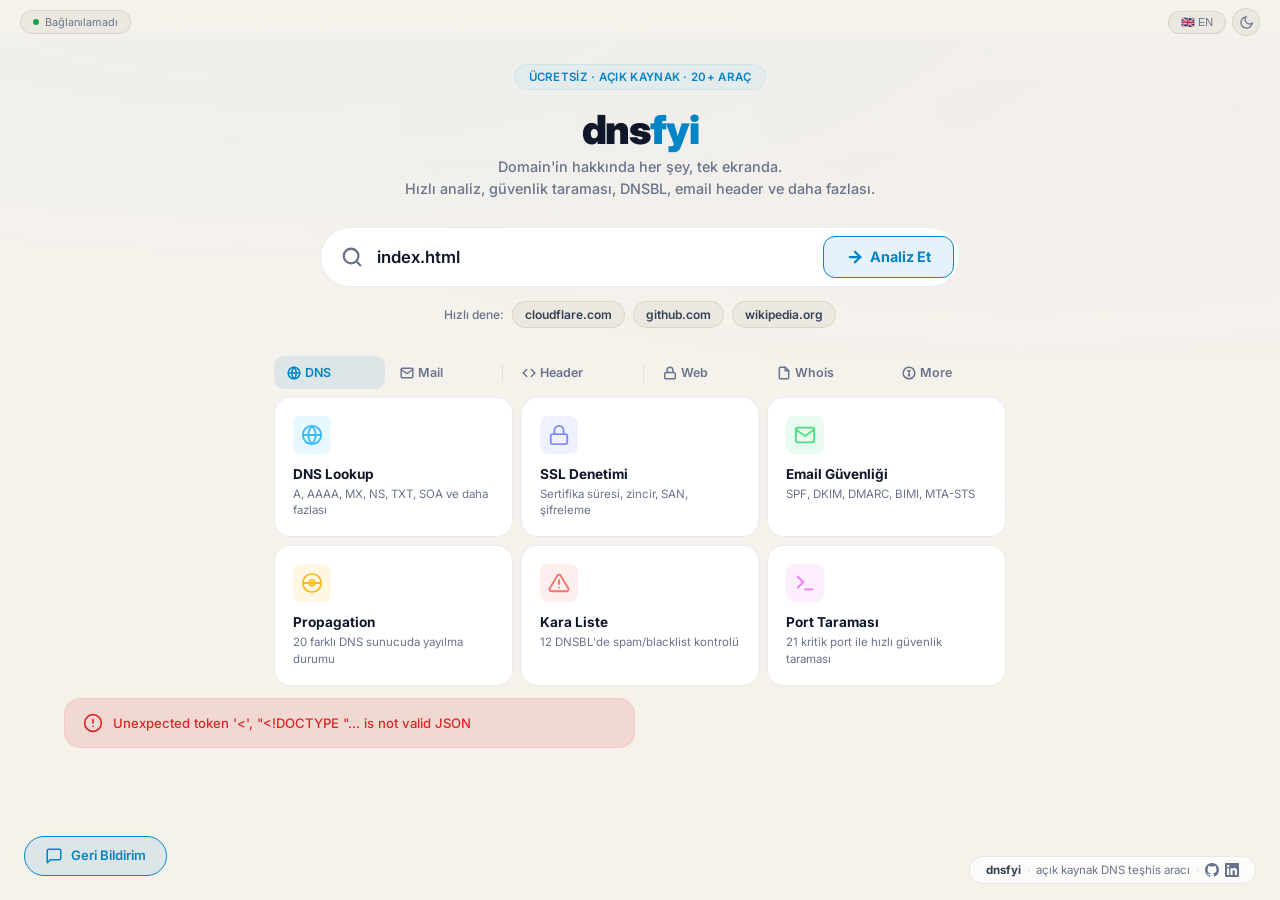
==== index.html @ 12da66c2 "sync: PDF export, SMTP diagnostics, soft fill buttons, favicon - PDF export: html2canvas + jspdf (lo" ====
<!DOCTYPE html>
<html lang="tr">
<head>
<meta charset="UTF-8">
<meta name="viewport" content="width=device-width, initial-scale=1.0">
<title>dnsfyi — Kapsamlı DNS Teşhis Aracı</title>
<meta name="description" content="dnsfyi — Ücretsiz DNS teşhis aracı. DNS, WHOIS, SSL, e‑posta güvenliği, port tarama, DNSBL, typosquatting analizi. 20+ araç, kayıt gerekmez.">
<meta name="keywords" content="DNS sorgulama, domain analizi, WHOIS, SSL kontrol, kara liste, DNSBL, e‑posta güvenliği, SPF, DKIM, DMARC, port tarama, DNS araçları">
<meta name="author" content="Uğur Çivak">
<meta name="robots" content="index, follow">
<meta name="theme-color" content="#0f172a">
<link rel="canonical" href="https://dnsfyi.com/">
<link rel="alternate" hreflang="tr" href="https://dnsfyi.com/">
<link rel="alternate" hreflang="en" href="https://dnsfyi.com/en/">
<link rel="alternate" hreflang="x-default" href="https://dnsfyi.com/">
<meta property="og:title" content="dnsfyi — Kapsamlı DNS Teşhis Aracı">
<meta property="og:description" content="DNS, WHOIS, SSL, e‑posta güvenliği, port tarama, kara liste — hepsi tek skorlu raporda. 20+ araç, ücretsiz.">
<meta property="og:type" content="website">
<meta property="og:url" content="https://dnsfyi.com/">
<meta property="og:site_name" content="dnsfyi">
<meta property="og:locale" content="tr_TR">
<meta name="twitter:card" content="summary_large_image">
<meta name="twitter:title" content="dnsfyi — Kapsamlı DNS Teşhis Aracı">
<meta name="twitter:description" content="DNS, WHOIS, SSL, e‑posta güvenliği, port tarama, kara liste — ücretsiz, kayıt gerekmez.">
<script type="application/ld+json">{"@context":"https://schema.org","@type":"SoftwareApplication","name":"dnsfyi","description":"Ücretsiz DNS teşhis aracı. DNS, WHOIS, SSL, e‑posta güvenliği, port tarama, kara liste, typosquatting — 20+ araç.","applicationCategory":"WebApplication","operatingSystem":"All","offers":{"@type":"Offer","price":"0","priceCurrency":"TRY"},"author":{"@type":"Person","name":"Uğur Çivak","url":"https://github.com/ugurcivak"},"url":"https://dnsfyi.com/","inLanguage":["tr","en"]}</script>
<script>(function(){var t=localStorage.getItem("theme");if(t==="dark")document.documentElement.setAttribute("data-theme","dark")})();</script>
<link rel="preconnect" href="https://fonts.googleapis.com">
<link href="https://fonts.googleapis.com/css2?family=Inter:wght@400;500;600;700;800;900&family=JetBrains+Mono:wght@400;500;600&display=swap" rel="stylesheet">
<link rel="icon" type="image/svg+xml" href="data:image/svg+xml,%3Csvg xmlns='http://www.w3.org/2000/svg' viewBox='0 0 32 32'%3E%3Ccircle cx='16' cy='16' r='14' fill='%230f172a' stroke='%2338bdf8' stroke-width='1.5'/%3E%3Ctext x='16' y='22' font-family='Inter,sans-serif' font-size='18' font-weight='700' fill='%2338bdf8' text-anchor='middle'%3Ei%3C/text%3E%3C/svg%3E">
<link rel="manifest" href="/manifest.json">
<link rel="stylesheet" href="style.css">
<script defer src="/libs/html2canvas.min.js"></script>
<script defer src="/libs/jspdf.umd.min.js"></script>
</head>
<body>

<noscript><div style="text-align:center;padding:40px;color:var(--text-muted);font-family:sans-serif">dnsfyi'in çalışması için JavaScript gereklidir. Lütfen tarayıcınızda JavaScript'i etkinleştirin.</div></noscript>

<canvas id="particles"></canvas>
<div class="bg-glow"></div>

<div class="top-bar">
    <div class="top-bar-left">
    <div class="visitor-ip" id="visitorIp"><span class="ip-dot"></span> IP alınıyor...</div>
    <span class="visitor-ip" id="rate-limit" style="visibility:hidden"></span>
  </div>
  <div class="top-bar-right">
    <button id="langBtn" class="lang-btn" title="English">🇬🇧 EN</button>
    <button id="themeBtn" class="theme-btn" title="Açık Tema">
      <svg class="icon-sun" viewBox="0 0 24 24" fill="none" stroke="currentColor" stroke-width="2" stroke-linecap="round"><circle cx="12" cy="12" r="5"/><line x1="12" y1="1" x2="12" y2="3"/><line x1="12" y1="21" x2="12" y2="23"/><line x1="4.22" y1="4.22" x2="5.64" y2="5.64"/><line x1="18.36" y1="18.36" x2="19.78" y2="19.78"/><line x1="1" y1="12" x2="3" y2="12"/><line x1="21" y1="12" x2="23" y2="12"/><line x1="4.22" y1="19.78" x2="5.64" y2="18.36"/><line x1="18.36" y1="5.64" x2="19.78" y2="4.22"/></svg>
      <svg class="icon-moon" style="display:none" viewBox="0 0 24 24" fill="none" stroke="currentColor" stroke-width="2" stroke-linecap="round"><path d="M21 12.79A9 9 0 1111.21 3 7 7 0 0021 12.79z"/></svg>
    </button>
  </div>
</div>

<!-- Hero -->
<section class="hero" id="hero">
  <div class="hero-badge">Ücretsiz · Açık Kaynak · 20+ Araç</div>
  <div class="hero-brand">
    <div>
      <h1 class="hero-title">dns<span class="fyi">fyi</span></h1>
      <p class="hero-desc">Domain'in hakkında her şey, tek ekranda.<br>Hızlı analiz, güvenlik taraması, DNSBL, email header ve daha fazlası.</p>
    </div>
  </div>

  <div class="hero-search">
    <div class="search-container" id="searchContainer">
      <svg class="search-icon" width="22" height="22" viewBox="0 0 24 24" fill="none" stroke="currentColor" stroke-width="2.5" stroke-linecap="round"><circle cx="11" cy="11" r="8"/><line x1="21" y1="21" x2="16.65" y2="16.65"/></svg>
      <input type="text" id="domain-input" class="hero-input" placeholder="Domain veya IP (örn. google.com)" value="" spellcheck="false">
      <div class="search-actions">
        <button class="btn-analyze" id="analyze-btn">
          <svg width="18" height="18" viewBox="0 0 24 24" fill="none" stroke="currentColor" stroke-width="3" stroke-linecap="round"><line x1="5" y1="12" x2="19" y2="12"/><polyline points="12 5 19 12 12 19"/></svg>
          Analiz Et
        </button>
      </div>
    </div>
    <div class="hero-examples">
      <span>Hızlı dene:</span>
      <button data-domain="cloudflare.com">cloudflare.com</button>
      <button data-domain="github.com">github.com</button>
      <button data-domain="wikipedia.org">wikipedia.org</button>
    </div>
  </div>
  <div class="hero-collapsed-bar" id="heroCollapsed">
    <button class="export-quick-btn" data-action="share" title="Linki Kopyala">
      <svg width="14" height="14" viewBox="0 0 24 24" fill="none" stroke="currentColor" stroke-width="2.5" stroke-linecap="round"><path d="M10 13a5 5 0 007.54.54l3-3a5 5 0 00-7.07-7.07l-1.72 1.71"/><path d="M14 11a5 5 0 00-7.54-.54l-3 3a5 5 0 007.07 7.07l1.71-1.71"/></svg>
    </button>
    <button id="heroFavBtn" class="export-quick-btn" data-action="toggle-fav-domain" title="Favorilere ekle">
      <svg width="14" height="14" viewBox="0 0 24 24" fill="none" stroke="currentColor" stroke-width="2" stroke-linecap="round"><polygon points="12 2 15.09 8.26 22 9.27 17 14.14 18.18 21.02 12 17.77 5.82 21.02 7 14.14 2 9.27 8.91 8.26 12 2"/></svg>
      Favori
    </button>
  </div>
</section>

<!-- Tab Bar -->
<div class="tab-bar">
  <button class="tab-btn active" data-tab="hizli">
    <svg width="15" height="15" viewBox="0 0 24 24" fill="none" stroke="currentColor" stroke-width="2.5" stroke-linecap="round"><circle cx="12" cy="12" r="10"/><path d="M2 12h20M12 2a15.3 15.3 0 014 10 15.3 15.3 0 01-4 10 15.3 15.3 0 01-4-10 15.3 15.3 0 014-10z"/></svg>
    DNS
  </button>
  <button class="tab-btn" data-tab="email-health">
    <svg width="15" height="15" viewBox="0 0 24 24" fill="none" stroke="currentColor" stroke-width="2.5" stroke-linecap="round"><path d="M4 4h16c1.1 0 2 .9 2 2v12c0 1.1-.9 2-2 2H4c-1.1 0-2-.9-2-2V6c0-1.1.9-2 2-2z"/><polyline points="22,6 12,13 2,6"/></svg>
    Mail
  </button>
  <div class="tab-divider"></div>
  <button class="tab-btn" data-tab="email-header">
    <svg width="15" height="15" viewBox="0 0 24 24" fill="none" stroke="currentColor" stroke-width="2.5" stroke-linecap="round"><polyline points="16 18 22 12 16 6"/><polyline points="8 6 2 12 8 18"/></svg>
    Header
  </button>
  <div class="tab-divider"></div>
  <button class="tab-btn" data-tab="web">
    <svg width="15" height="15" viewBox="0 0 24 24" fill="none" stroke="currentColor" stroke-width="2.5" stroke-linecap="round"><rect x="3" y="11" width="18" height="11" rx="2"/><path d="M7 11V7a5 5 0 0110 0v4"/></svg>
    Web
  </button>
  <button class="tab-btn" data-tab="whois">
    <svg width="15" height="15" viewBox="0 0 24 24" fill="none" stroke="currentColor" stroke-width="2.5" stroke-linecap="round"><path d="M14 2H6a2 2 0 00-2 2v16a2 2 0 002 2h12a2 2 0 002-2V8z"/><polyline points="14 2 14 8 20 8"/></svg>
    Whois
  </button>
  <button class="tab-btn" data-tab="fazlasi">
    <svg width="15" height="15" viewBox="0 0 24 24" fill="none" stroke="currentColor" stroke-width="2.5" stroke-linecap="round"><circle cx="12" cy="12" r="10"/><circle cx="12" cy="16" r="1"/><path d="M12 13v-4"/><line x1="10" y1="8" x2="14" y2="8"/></svg>
    More
  </button>
</div>

<!-- Tab Panels -->
<div id="panel-hizli" class="tab-panel active">

<!-- Features Grid -->
<section class="features" id="features">
  <div class="feature-card">
    <div class="feature-icon" style="background:rgba(56,189,248,0.12);color:#38bdf8">
      <svg width="22" height="22" viewBox="0 0 24 24" fill="none" stroke="currentColor" stroke-width="2" stroke-linecap="round"><circle cx="12" cy="12" r="10"/><path d="M2 12h20M12 2a15.3 15.3 0 014 10 15.3 15.3 0 01-4 10 15.3 15.3 0 01-4-10 15.3 15.3 0 014-10z"/></svg>
    </div>
    <h3>DNS Lookup</h3>
    <p>A, AAAA, MX, NS, TXT, SOA ve daha fazlası</p>
  </div>
  <div class="feature-card">
    <div class="feature-icon" style="background:rgba(129,140,248,0.12);color:#818cf8">
      <svg width="22" height="22" viewBox="0 0 24 24" fill="none" stroke="currentColor" stroke-width="2" stroke-linecap="round"><rect x="3" y="11" width="18" height="11" rx="2"/><path d="M7 11V7a5 5 0 0110 0v4"/></svg>
    </div>
    <h3>SSL Denetimi</h3>
    <p>Sertifika süresi, zincir, SAN, şifreleme</p>
  </div>
  <div class="feature-card">
    <div class="feature-icon" style="background:rgba(74,222,128,0.12);color:#4ade80">
      <svg width="22" height="22" viewBox="0 0 24 24" fill="none" stroke="currentColor" stroke-width="2" stroke-linecap="round"><path d="M4 4h16c1.1 0 2 .9 2 2v12c0 1.1-.9 2-2 2H4c-1.1 0-2-.9-2-2V6c0-1.1.9-2 2-2z"/><polyline points="22,6 12,13 2,6"/></svg>
    </div>
    <h3>Email Güvenliği</h3>
    <p>SPF, DKIM, DMARC, BIMI, MTA-STS</p>
  </div>
  <div class="feature-card">
    <div class="feature-icon" style="background:rgba(251,191,36,0.12);color:#fbbf24">
      <svg width="22" height="22" viewBox="0 0 24 24" fill="none" stroke="currentColor" stroke-width="2" stroke-linecap="round"><circle cx="12" cy="12" r="10"/><path d="M2 12h20"/><circle cx="12" cy="12" r="3"/></svg>
    </div>
    <h3>Propagation</h3>
    <p>20 farklı DNS sunucuda yayılma durumu</p>
  </div>
  <div class="feature-card">
    <div class="feature-icon" style="background:rgba(248,113,113,0.12);color:#f87171">
      <svg width="22" height="22" viewBox="0 0 24 24" fill="none" stroke="currentColor" stroke-width="2" stroke-linecap="round"><path d="M10.29 3.86L1.82 18a2 2 0 001.71 3h16.94a2 2 0 001.71-3L13.71 3.86a2 2 0 00-3.42 0z"/><line x1="12" y1="9" x2="12" y2="13"/><line x1="12" y1="17" x2="12.01" y2="17"/></svg>
    </div>
    <h3>Kara Liste</h3>
    <p>12 DNSBL'de spam/blacklist kontrolü</p>
  </div>
  <div class="feature-card">
    <div class="feature-icon" style="background:rgba(232,121,249,0.12);color:#e879f9">
      <svg width="22" height="22" viewBox="0 0 24 24" fill="none" stroke="currentColor" stroke-width="2" stroke-linecap="round"><polyline points="4 17 10 11 4 5"/><line x1="12" y1="19" x2="20" y2="19"/></svg>
    </div>
    <h3>Port Taraması</h3>
    <p>21 kritik port ile hızlı güvenlik taraması</p>
  </div>
</section>

<!-- Loading -->
<div id="loading" class="loading-area" style="display:none">
  <div class="loading-bar">
    <div class="loading-bar-fill" id="loading-bar-fill"></div>
  </div>
  <div class="loading-content">
    <div class="spinner"></div>
    <div>
      <div class="loading-title">dnsfyi analiz ediyor</div>
      <div class="loading-sub" id="loading-status">DNS kayıtları sorgulanıyor</div>
    </div>
  </div>
</div>

<div id="loading-skeleton" class="skeleton-results" style="display:none">
  <div class="skeleton-col">
    <div class="skeleton-card">
      <div class="skeleton-line w60"></div>
      <div class="skeleton-line w80"></div>
      <div class="skeleton-line w40"></div>
    </div>
    <div class="skeleton-card">
      <div class="skeleton-line w80"></div>
      <div class="skeleton-line w100"></div>
      <div class="skeleton-line w60"></div>
      <div class="skeleton-line w40"></div>
    </div>
  </div>
  <div class="skeleton-col">
    <div class="skeleton-card">
      <div class="skeleton-line w40"></div>
      <div class="skeleton-line w100"></div>
      <div class="skeleton-line w80"></div>
    </div>
    <div class="skeleton-card">
      <div class="skeleton-line w60"></div>
      <div class="skeleton-line w80"></div>
      <div class="skeleton-line w40"></div>
    </div>
  </div>
</div>

<!-- Results -->
<div id="results"></div>
</div>

<!-- Panel: Web -->
<div id="panel-web" class="tab-panel">
  <div class="module-card">
    <div class="module-header">
      <div>
        <h3 class="module-title">Web Güvenlik Taraması</h3>
        <p class="module-desc">SSL sertifikası, HTTP başlıkları, security header skoru, port taraması</p>
      </div>
      <button class="btn-analyze" data-module="web">
        <svg width="16" height="16" viewBox="0 0 24 24" fill="none" stroke="currentColor" stroke-width="3" stroke-linecap="round"><line x1="5" y1="12" x2="19" y2="12"/><polyline points="12 5 19 12 12 19"/></svg>
        Analiz Et
      </button>
    </div>
    <div id="loading-web" class="loading-area" style="display:none">
      <div class="loading-bar"><div class="loading-bar-fill"></div></div>
      <div class="loading-content"><div class="spinner"></div><div><div class="loading-title">Web güvenlik taraması yapılıyor</div></div></div>
    </div>
    <div id="results-web"></div>
  </div>
</div>

<!-- Panel: Whois -->
<div id="panel-whois" class="tab-panel">
  <div class="module-card">
    <div class="module-header">
      <div>
        <h3 class="module-title">WHOIS Bilgisi</h3>
        <p class="module-desc">Domain kayıt ve sahiplik bilgileri</p>
      </div>
      <button class="btn-analyze" data-module="whois">
        <svg width="16" height="16" viewBox="0 0 24 24" fill="none" stroke="currentColor" stroke-width="3" stroke-linecap="round"><line x1="5" y1="12" x2="19" y2="12"/><polyline points="12 5 19 12 12 19"/></svg>
        Sorgula
      </button>
    </div>
    <div id="loading-whois" class="loading-area" style="display:none">
      <div class="loading-bar"><div class="loading-bar-fill"></div></div>
      <div class="loading-content"><div class="spinner"></div><div><div class="loading-title">WHOIS sorgulanıyor</div></div></div>
    </div>
    <div id="results-whois"></div>
  </div>
</div>

<!-- Panel: Port Kontrol -->
<div id="panel-port-scan" class="tab-panel">
  <div class="module-card">
    <div style="padding:16px">
      <div style="display:flex;gap:8px;margin-bottom:10px">
        <input type="number" id="port-port-input" placeholder="Port (örn. 3389)" min="1" max="65535" style="flex:1;padding:10px 14px;background:var(--bg-elevated);border:1px solid var(--border);border-radius:var(--radius-md);color:var(--text);font-size:0.85rem;font-family:inherit;outline:none">
        <button id="port-scan-btn-custom" class="btn-analyze" style="padding:10px 20px;font-size:0.85rem;flex-shrink:0">Tara</button>
        <button id="port-scan-btn-reset" style="padding:10px 16px;font-size:0.8rem;flex-shrink:0;background:transparent;border:1px solid var(--border);border-radius:var(--radius-md);color:var(--text-muted);cursor:pointer;font-family:inherit">Sıfırla</button>
      </div>
      <div style="font-size:0.72rem;color:var(--text-muted);margin-bottom:8px">Port boş bırakılırsa 21 yaygın port taranır</div>
    </div>
    <div id="loading-port-scan" class="loading-area" style="display:none">
      <div class="loading-bar"><div class="loading-bar-fill"></div></div>
      <div class="loading-content"><div class="spinner"></div><div><div class="loading-title">Port taraması yapılıyor</div></div></div>
    </div>
    <div id="results-port-scan"></div>
  </div>
</div>

<!-- Panel: Ters IP -->
<div id="panel-reverse-ip" class="tab-panel">
  <div class="module-card">
    <div class="module-header">
      <div>
        <h3 class="module-title">IP Sorgusu</h3>
        <p class="module-desc">Bir IP adresi veya domain üzerinde barınan siteleri bulun</p>
      </div>
    </div>
    <div style="padding:16px">
      <div class="reverse-ip-input">
        <input type="text" id="reverse-ip-input" placeholder="IP veya domain girin (örn. 142.250.150.27)">
        <button class="btn-analyze" id="btn-reverse-ip">
          <svg width="16" height="16" viewBox="0 0 24 24" fill="none" stroke="currentColor" stroke-width="3" stroke-linecap="round"><line x1="5" y1="12" x2="19" y2="12"/><polyline points="12 5 19 12 12 19"/></svg>
          Sorgula
        </button>
      </div>
    </div>
    <div id="loading-reverse-ip" class="loading-area" style="display:none">
      <div class="loading-bar"><div class="loading-bar-fill"></div></div>
      <div class="loading-content"><div class="spinner"></div><div><div class="loading-title">IP sorgulanıyor</div></div></div>
    </div>
    <div id="results-reverse-ip"></div>
  </div>
</div>

<!-- Panel: Email Header -->
<div id="panel-email-header" class="tab-panel">
  <div class="module-card">
    <div class="module-header">
      <div>
        <h3 class="module-title">Mail Başlık Analizi</h3>
        <p class="module-desc">Bir e-postanın ham header'ını yapıştırın, güvenlik ve yönlendirme bilgilerini görün</p>
      </div>
    </div>
    <div style="padding:16px">
      <textarea id="email-headers-input" class="email-headers-input" placeholder="Ham email header'larını buraya yapıştırın...
Received: from ...
Authentication-Results: ...
DKIM-Signature: ...
From: ...
To: ...
Subject: ..." spellcheck="false"></textarea>
      <button id="btn-analyze-email" class="btn-analyze" style="margin-top:12px;width:100%;justify-content:center">
        <svg width="16" height="16" viewBox="0 0 24 24" fill="none" stroke="currentColor" stroke-width="3" stroke-linecap="round"><line x1="5" y1="12" x2="19" y2="12"/><polyline points="12 5 19 12 12 19"/></svg>
        Analiz Et
      </button>
    </div>
    <div class="eh-examples">
      <span style="font-size:0.68rem;color:var(--text-muted);align-self:center">Örnek:</span>
      <button class="eh-example-btn" data-example="legit">Legit Email</button>
      <button class="eh-example-btn" data-example="spam">Phishing Email</button>
    </div>
    <div id="results-email-header"></div>
  </div>
</div>

<!-- Panel: Email Health -->
<div id="panel-email-health" class="tab-panel">
  <div class="module-card">
    <div class="module-header">
      <div>
        <h3 class="module-title">Mail Sağlığı</h3>
        <p class="module-desc">MX, SPF, DKIM, DMARC, Port 25 ve PTR durumu</p>
      </div>
      <button class="btn-analyze" data-module="email-health">
        <svg width="16" height="16" viewBox="0 0 24 24" fill="none" stroke="currentColor" stroke-width="3" stroke-linecap="round"><line x1="5" y1="12" x2="19" y2="12"/><polyline points="12 5 19 12 12 19"/></svg>
        Analiz Et
      </button>
    </div>
    <div id="loading-email-health" class="loading-area" style="display:none">
      <div class="loading-bar"><div class="loading-bar-fill"></div></div>
      <div class="loading-content"><div class="spinner"></div><div><div class="loading-title">Mail sağlık kontrolü yapılıyor</div></div></div>
    </div>
    <div id="results-email-health"></div>
  </div>
</div>

<!-- Panel: Fazlası -->
<div id="panel-fazlasi" class="tab-panel">
  <div style="max-width:900px;margin:0 auto;padding:16px 24px">
    <div style="display:grid;grid-template-columns:1fr 1fr;gap:10px">
      <div class="feature-card" data-tool="port-scan" style="cursor:pointer;text-align:center;padding:24px">
        <div class="feature-icon" style="background:rgba(56,189,248,0.12);color:#38bdf8;margin:0 auto 12px">
          <svg width="28" height="28" viewBox="0 0 24 24" fill="none" stroke="currentColor" stroke-width="2" stroke-linecap="round"><polyline points="4 17 10 11 4 5"/><line x1="12" y1="19" x2="20" y2="19"/></svg>
        </div>
        <h3>Port Tarama</h3>
        <p style="font-size:0.72rem;color:var(--text-muted);margin-top:4px">21 yaygın portu tara + manuel port</p>
      </div>
      <div class="feature-card" data-tool="reverse-ip" style="cursor:pointer;text-align:center;padding:24px">
        <div class="feature-icon" style="background:rgba(129,140,248,0.12);color:#818cf8;margin:0 auto 12px">
          <svg width="28" height="28" viewBox="0 0 24 24" fill="none" stroke="currentColor" stroke-width="2" stroke-linecap="round"><circle cx="12" cy="12" r="10"/><path d="M2 12h20"/><path d="M12 2a15.3 15.3 0 014 10 15.3 15.3 0 01-4 10 15.3 15.3 0 01-4-10 15.3 15.3 0 014-10z"/></svg>
        </div>
        <h3>IP Sorgu</h3>
        <p style="font-size:0.72rem;color:var(--text-muted);margin-top:4px">IP üzerinde barınan domainler</p>
      </div>
      <div class="feature-card" data-tool="propagation" style="cursor:pointer;text-align:center;padding:24px">
        <div class="feature-icon" style="background:rgba(251,191,36,0.12);color:#fbbf24;margin:0 auto 12px">
          <svg width="28" height="28" viewBox="0 0 24 24" fill="none" stroke="currentColor" stroke-width="2" stroke-linecap="round"><circle cx="12" cy="12" r="10"/><path d="M2 12h20"/><circle cx="12" cy="12" r="3"/></svg>
        </div>
        <h3>DNS Propagation</h3>
        <p style="font-size:0.72rem;color:var(--text-muted);margin-top:4px">22 DNS sunucusunda yayılım</p>
      </div>
      <div class="feature-card" data-tool="blacklist" style="cursor:pointer;text-align:center;padding:24px">
        <div class="feature-icon" style="background:rgba(248,113,113,0.12);color:#f87171;margin:0 auto 12px">
          <svg width="28" height="28" viewBox="0 0 24 24" fill="none" stroke="currentColor" stroke-width="2" stroke-linecap="round"><path d="M12 22s8-4 8-10V5l-8-3-8 3v7c0 6 8 10 8 10z"/></svg>
        </div>
        <h3>Kara Liste</h3>
        <p style="font-size:0.72rem;color:var(--text-muted);margin-top:4px">30 DNSBL'de kara liste sorgusu</p>
      </div>
    </div>
    <div style="border-top:1px solid var(--border);margin:16px 0 8px"></div>
    <div id="results-propagation"></div>
  </div>
</div>

<!-- Breadcrumb -->
<div class="breadcrumb" id="breadcrumb"></div>

<!-- Favorites Modal -->
<div id="toast" class="toast"></div>

<footer>
  <div class="footer-inner">
    <span>dnsfyi</span>
    <span class="footer-sep">·</span>
    <span>açık kaynak DNS teşhis aracı</span>
    <span class="footer-sep">·</span>
    <a href="https://github.com/ugurcivak/dnsfyi" target="_blank" title="GitHub">
      <svg width="14" height="14" viewBox="0 0 24 24" fill="currentColor"><path d="M12 0C5.37 0 0 5.37 0 12c0 5.31 3.435 9.795 8.205 11.385.6.105.825-.255.825-.57 0-.285-.015-1.23-.015-2.235-3.015.555-3.795-.735-4.035-1.41-.135-.345-.72-1.41-1.23-1.695-.42-.225-1.02-.78-.015-.795.945-.015 1.62.87 1.845 1.23 1.08 1.815 2.805 1.305 3.495.99.105-.78.42-1.305.765-1.605-2.67-.3-5.46-1.335-5.46-5.925 0-1.305.465-2.385 1.23-3.225-.12-.3-.54-1.53.12-3.18 0 0 1.005-.315 3.3 1.23.96-.27 1.98-.405 3-.405s2.04.135 3 .405c2.295-1.56 3.3-1.23 3.3-1.23.66 1.65.24 2.88.12 3.18.765.84 1.23 1.905 1.23 3.225 0 4.605-2.805 5.625-5.475 5.925.435.375.81 1.095.81 2.22 0 1.605-.015 2.895-.015 3.3 0 .315.225.69.825.57A12.02 12.02 0 0024 12c0-6.63-5.37-12-12-12z"/></svg>
    </a>
    <a href="https://www.linkedin.com/in/ugurcivak/" target="_blank" title="LinkedIn">
      <svg width="14" height="14" viewBox="0 0 24 24" fill="currentColor"><path d="M20.447 20.452h-3.554v-5.569c0-1.328-.027-3.037-1.852-3.037-1.853 0-2.136 1.445-2.136 2.939v5.667H9.351V9h3.414v1.561h.046c.477-.9 1.637-1.85 3.37-1.85 3.601 0 4.267 2.37 4.267 5.455v6.286zM5.337 7.433c-1.144 0-2.063-.926-2.063-2.065 0-1.138.92-2.063 2.063-2.063 1.14 0 2.064.925 2.064 2.063 0 1.139-.925 2.065-2.064 2.065zm1.782 13.019H3.555V9h3.564v11.452zM22.225 0H1.771C.792 0 0 .774 0 1.729v20.542C0 23.227.792 24 1.771 24h20.451C23.2 24 24 23.227 24 22.271V1.729C24 .774 23.2 0 22.222 0h.003z"/></svg>
    </a>
  </div>
</footer>

<button id="scrollTopBtn" class="scroll-top-btn" title="Yukarı Çık">
  <svg width="20" height="20" viewBox="0 0 24 24" fill="none" stroke="currentColor" stroke-width="2.5" stroke-linecap="round"><polyline points="18 15 12 9 6 15"/></svg>
</button>
<script src="script.js"></script>
<a class="feedback-btn" href="mailto:feedback@dnsfyi.com" title="Geri Bildirim">
  <svg width="18" height="18" viewBox="0 0 24 24" fill="none" stroke="currentColor" stroke-width="2" stroke-linecap="round" stroke-linejoin="round">
    <path d="M21 15a2 2 0 01-2 2H7l-4 4V5a2 2 0 012-2h14a2 2 0 012 2z"/>
  </svg>
  <span>Geri Bildirim</span>
</a>
</body>
</html>
---- style.css ----
*,
*::before,
*::after { margin: 0; padding: 0; box-sizing: border-box; }

:root {
  --bg-primary: #f5f2ec;
  --bg-card: #ffffff;
  --bg-elevated: #ece8e0;
  --border: rgba(0, 0, 0, 0.08);
  --border-strong: rgba(2, 132, 199, 0.3);
  --text: #0f172a;
  --text-secondary: #334155;
  --text-muted: #68748c;
  --accent: #0284c7;
  --accent2: #6366f1;
  --accent-gradient: linear-gradient(135deg, #0284c7, #6366f1);
  --accent-glow: rgba(2, 132, 199, 0.1);
  --green: #16a34a;
  --green-bg: rgba(22, 163, 74, 0.12);
  --red: #dc2626;
  --red-bg: rgba(220, 38, 38, 0.12);
  --yellow: #d97706;
  --yellow-bg: rgba(217, 119, 6, 0.12);
  --radius-sm: 8px;
  --radius-md: 12px;
  --radius-lg: 16px;
  --radius-xl: 20px;
  --radius-pill: 99px;
  --anim-fast: 0.15s ease;
  --anim-normal: 0.2s cubic-bezier(0.4, 0, 0.2, 1);
  --anim-slow: 0.35s ease;
}

[data-theme="dark"] {
  --bg-primary: #060a18;
  --bg-card: #11163a;
  --bg-elevated: #181f45;
  --border: rgba(56, 189, 248, 0.07);
  --border-strong: rgba(56, 189, 248, 0.18);
  --text: #eef2ff;
  --text-secondary: #94a3b8;
  --text-muted: #4a5a7a;
  --accent: #38bdf8;
  --accent2: #818cf8;
  --accent-gradient: linear-gradient(135deg, #38bdf8, #818cf8);
  --accent-glow: rgba(56, 189, 248, 0.12);
  --green: #4ade80;
  --green-bg: rgba(74, 222, 128, 0.1);
  --red: #f87171;
  --red-bg: rgba(248, 113, 113, 0.1);
  --yellow: #fbbf24;
  --yellow-bg: rgba(251, 191, 36, 0.1);
}

html { font-size: 16px; scroll-behavior: smooth; }

:focus-visible { outline: 2px solid var(--accent); outline-offset: 2px; }

body {
  font-family: "Inter", -apple-system, BlinkMacSystemFont, "Segoe UI", sans-serif;
  background: var(--bg-primary);
  color: var(--text);
  min-height: 100vh;
  overflow-x: hidden;
  -webkit-font-smoothing: antialiased;
  transition: background-color 0.35s ease, color 0.35s ease;
}

.card-transition {
  transition: background-color 0.35s ease, border-color 0.35s ease, color 0.35s ease;
}

/* ── Background ── */
#particles {
  position: fixed; inset: 0; z-index: 0; pointer-events: none;
  opacity: .15;
}
[data-theme="dark"] #particles { opacity: .4; }

.bg-glow {
  position: fixed; top: -30%; left: -10%; width: 120%; height: 70%;
  background: radial-gradient(ellipse at 25% 40%, rgba(2,132,199,0.03) 0%, transparent 55%),
              radial-gradient(ellipse at 75% 60%, rgba(99,102,241,0.02) 0%, transparent 55%);
  pointer-events: none; z-index: 0;
}
[data-theme="dark"] .bg-glow {
  background: radial-gradient(ellipse at 25% 40%, rgba(56,189,248,0.05) 0%, transparent 55%),
              radial-gradient(ellipse at 75% 60%, rgba(129,140,248,0.03) 0%, transparent 55%);
}

/* ── Top Bar ── */
.top-bar {
  position: fixed; top: 0; left: 0; right: 0; z-index: 100;
  display: flex; justify-content: space-between; align-items: center;
  padding: 8px 20px;
  background: linear-gradient(180deg, var(--bg-primary) 60%, transparent);
  pointer-events: none;
}
.top-bar > * { pointer-events: auto; }
.top-bar-left { display: flex; align-items: center; gap: 6px; }
.top-bar-right { display: flex; align-items: center; gap: 6px; }

.visitor-ip {
  display: flex; align-items: center; gap: 6px;
  font-size: 0.68rem; color: var(--text-muted);
  background: var(--bg-elevated); border-radius: 20px;
  padding: 4px 12px; border: 1px solid var(--border);
}
.ip-dot { width: 6px; height: 6px; border-radius: 50%; background: var(--green); display: inline-block; }

.lang-btn, .theme-btn {
  display: flex; align-items: center; gap: 4px;
  background: var(--bg-elevated); border: 1px solid var(--border);
  color: var(--text-muted); border-radius: 20px; padding: 4px 12px;
  font-size: 0.68rem; cursor: pointer; transition: all .15s;
}
.lang-btn:hover, .theme-btn:hover { border-color: var(--border-strong); color: var(--text); }
.theme-btn { padding: 4px; width: 28px; height: 28px; border-radius: 50%; justify-content: center; }
.theme-btn svg { width: 15px; height: 15px; }

/* ── Hero ── */
.hero {
  position: relative; z-index: 1;
  max-width: 780px; margin: 0 auto;
  padding: 64px 24px 24px;
  text-align: center;
  transition: padding .3s, opacity .3s;
}
.hero.collapsed { padding: 24px 0 4px; max-width: none; }
.hero.collapsed .hero-badge,
.hero.collapsed .hero-brand,
.hero.collapsed .features,
.hero.collapsed .hero-search .hero-examples { display: none; }
.hero.collapsed .hero-search .search-container { display: flex; }
.hero.collapsed .hero-search { margin-top: 0; }
.hero-collapsed-bar { display: none; align-items: center; justify-content: center; gap: 30px; padding: 8px 24px 4px; }
.hero.collapsed .hero-collapsed-bar { display: flex; }
.new-search-btn {
  display: inline-flex; align-items: center; gap: 5px;
  padding: 6px 14px; border: 1px solid var(--border); border-radius: 30px;
  background: var(--bg-elevated); color: var(--text-secondary);
  font-size: .78rem; font-weight: 600; font-family: inherit; cursor: pointer;
  transition: all .2s;
}
.new-search-btn:hover { border-color: var(--accent); color: var(--accent); background: rgba(56,189,248,.06); }

.hero-badge {
  display: inline-flex; align-items: center; gap: 6px;
  padding: 5px 14px; border-radius: 99px;
  background: rgba(56,189,248,0.06); border: 1px solid rgba(56,189,248,0.12);
  color: var(--accent); font-size: 0.72rem; font-weight: 600;
  letter-spacing: .3px; text-transform: uppercase;
  margin-bottom: 20px;
}

.hero-brand { display: flex; align-items: center; justify-content: center; margin-bottom: 28px; }

.hero-title {
  font-size: 2.5rem; font-weight: 900; letter-spacing: -1.2px; line-height: 1; color: var(--text);
}
.hero-title .fyi { color: var(--accent); }

.hero-desc {
  margin-top: 6px; font-size: 0.9rem; color: var(--text-muted); line-height: 1.5; font-weight: 500;
}

/* ── Search ── */
.hero-search { margin-top: 4px; }

.search-container {
  display: flex; align-items: center; gap: 0;
  background: var(--bg-card); border: 1.5px solid var(--border);
  border-radius: 60px; padding: 5px 5px 5px 20px;
  transition: all 0.3s cubic-bezier(0.4, 0, 0.2, 1);
  max-width: 640px; margin: 0 auto;
}
.search-container:focus-within {
  border-color: var(--accent); box-shadow: 0 0 0 4px var(--accent-glow), 0 8px 32px rgba(56,189,248,0.08);
  background: var(--bg-elevated);
}

.search-icon { color: var(--text-muted); flex-shrink: 0; }

.hero-input {
  flex: 1; padding: 14px 14px; border: none; background: transparent;
  color: var(--text); font-size: 1.05rem; font-weight: 600; font-family: inherit;
  outline: none; min-width: 0;
}
.hero-input::placeholder { color: var(--text-muted); font-weight: 500; }

.search-actions { display: flex; align-items: center; gap: 4px; flex-shrink: 0; }


.btn-analyze {
  display: inline-flex; align-items: center; gap: 6px;
  padding: 11px 22px; border: 1px solid var(--accent); border-radius: var(--radius-md);
  background: var(--accent-glow); color: var(--accent);
  font-size: 0.9rem; font-weight: 700; font-family: inherit; cursor: pointer; line-height: 1;
  transition: background .2s, transform .2s;
}
.btn-analyze:hover { background: rgba(56,189,248,0.18); transform: translateY(-1px); }
[data-theme="dark"] .btn-analyze:hover { background: rgba(56,189,248,0.2); }
.btn-analyze:active { transform: translateY(0); }
.btn-analyze:disabled { opacity: .5; cursor: not-allowed; transform: none; }

/* ── Examples ── */
.hero-examples {
  display: flex; align-items: center; justify-content: center; gap: 8px;
  margin-top: 14px; flex-wrap: wrap;
}
.hero-examples span { font-size: 0.75rem; color: var(--text-muted); font-weight: 500; }
.hero-examples button {
  padding: 5px 12px; border-radius: 20px; border: 1px solid var(--border);
  background: var(--bg-elevated); color: var(--text-secondary);
  font-size: 0.75rem; font-weight: 600; font-family: inherit; cursor: pointer;
  transition: all 0.2s;
}
.hero-examples button:hover { border-color: var(--accent); color: var(--accent); background: rgba(56,189,248,0.06); }


/* ── Features Grid ── */
.features {
  position: relative; z-index: 1;
  display: grid; grid-template-columns: repeat(auto-fill, minmax(200px, 1fr));
  gap: 8px; max-width: 780px; margin: 8px auto 0; padding: 0 24px;
}

.feature-card {
  padding: 18px; border-radius: var(--radius-lg);
  background: var(--bg-card); border: 1px solid var(--border);
  text-align: left; transition: all 0.25s ease;
}
.health-stat, .badge, .module-card, .loading-bar, .eh-card, .score-item, .score-info-card {
  transition: background-color 0.35s ease, border-color 0.35s ease, color 0.35s ease, box-shadow 0.35s ease;
}
.feature-card:hover { border-color: var(--border-strong); transform: translateY(-2px); box-shadow: 0 4px 16px rgba(0,0,0,0.08); }
[data-theme="dark"] .feature-card:hover { box-shadow: 0 8px 24px rgba(0,0,0,.2); }

.feature-icon {
  display: inline-flex; align-items: center; justify-content: center;
  width: 38px; height: 38px; border-radius: var(--radius-sm); margin-bottom: 12px;
}

.feature-card h3 { font-size: 0.85rem; font-weight: 700; margin-bottom: 4px; }
.feature-card p { font-size: 0.72rem; color: var(--text-muted); line-height: 1.4; }

/* ── Pill Tab Bar ── */
.tab-bar {
  position: relative; z-index: 1;
  display: flex; gap: 2px; justify-content: center; flex-wrap: nowrap;
  max-width: 780px; margin: 4px auto 0; padding: 0 24px;
  overflow-x: auto; -webkit-overflow-scrolling: touch;
}
.tab-bar::-webkit-scrollbar { display: none; }
.tab-btn {
  display: inline-flex; align-items: center; gap: 4px;
  padding: 8px 12px; border: 1px solid transparent; border-radius: 10px;
  background: transparent; color: var(--text-muted);
  font-size: 0.78rem; font-weight: 600; font-family: inherit;
  cursor: pointer; transition: all 0.2s; white-space: nowrap;
  flex: 1 1 auto; min-width: 0;
}
.tab-btn:hover { color: var(--text-secondary); background: rgba(0,0,0,0.03); }
[data-theme="dark"] .tab-btn:hover { background: rgba(255,255,255,0.02); }
.tab-btn.active { color: var(--accent); background: var(--accent-glow); border-color: transparent; }
.tab-btn svg { flex-shrink: 0; width: 14px; height: 14px; }
.tab-divider { width: 1px; height: 18px; background: var(--border); align-self: center; margin: 0 4px; flex-shrink: 0; }

.tab-panel { display: none; position: relative; z-index: 1; }
.tab-panel.active { display: block; animation: fade-up 0.35s ease; }

/* ── Loading ── */
.loading-area {
  position: relative; z-index: 1;
  max-width: 780px; margin: 16px auto; padding: 0 24px;
}
.loading-bar { height: 3px; background: var(--bg-elevated); border-radius: 99px; overflow: hidden; margin-bottom: 14px; }
.loading-bar-fill { height: 100%; background: var(--accent-gradient); border-radius: 99px; transition: width var(--anim-slow); width: 0%; }
.loading-content { display: flex; align-items: center; gap: 14px; }
.spinner { width: 24px; height: 24px; border: 2.5px solid var(--border); border-top-color: var(--accent); border-radius: 50%; animation: spin .7s linear infinite; flex-shrink: 0; }
@keyframes spin { to { transform: rotate(360deg); } }
.loading-title { font-size: 0.88rem; font-weight: 600; }
.loading-sub { font-size: 0.78rem; color: var(--text-muted); margin-top: 2px; }

/* ── Skeleton Loader ── */
.skeleton-results {
  position: relative; z-index: 1;
  display: grid; grid-template-columns: 1fr 1fr; gap: 10px;
  max-width: 1200px; margin: 12px auto; padding: 0 24px;
}
.skeleton-col { display: flex; flex-direction: column; gap: 10px; }
.skeleton-card {
  background: var(--bg-card); border: 1px solid var(--border);
  border-radius: var(--radius-lg); padding: 16px;
}
.skeleton-line { height: 12px; background: var(--bg-elevated); border-radius: 4px; margin-bottom: 8px; }
.skeleton-line:last-child { margin-bottom: 0; }
.skeleton-line.w60 { width: 60%; }
.skeleton-line.w80 { width: 80%; }
.skeleton-line.w40 { width: 40%; }
.skeleton-line.w100 { width: 100%; }
@keyframes skeleton-pulse {
  0%, 100% { opacity: 1; }
  50% { opacity: 0.35; }
}
.skeleton-card { animation: skeleton-pulse 1.6s ease-in-out infinite; }
.skeleton-card:nth-child(2) { animation-delay: 0.2s; }
.skeleton-card:nth-child(3) { animation-delay: 0.4s; }
.skeleton-card:nth-child(4) { animation-delay: 0.6s; }
.skeleton-bar { animation: skeleton-pulse 1.6s ease-in-out infinite; background: var(--bg-elevated); }
@keyframes ring-pulse {
  0%, 100% { opacity: 1; transform: scale(1); }
  50% { opacity: 0.3; transform: scale(0.85); }
}
.pulsing-ring { animation: ring-pulse 1.2s ease-in-out infinite; }

@media (max-width: 800px) {
  .skeleton-results { grid-template-columns: 1fr; }
}

/* ── Results Dashboard Grid ── */
#results {
  position: relative; z-index: 1;
  padding: 12px 24px 24px;
  animation: fade-up 0.35s ease;
  display: grid;
  grid-template-columns: 1fr 1fr;
  gap: 10px;
  max-width: 1200px; margin: 0 auto;
  align-items: start;
  grid-auto-flow: dense;
}
@keyframes fade-up { from { opacity: 0; transform: translateY(12px); } to { opacity: 1; transform: translateY(0); } }

#results > .section-full { grid-column: 1 / -1; }
#results > .col-left { grid-column: 1; min-width: 0; display: flex; flex-direction: column; gap: 10px; }
#results > .col-right { grid-column: 2; min-width: 0; display: flex; flex-direction: column; gap: 10px; }

/* ── Health Section → Stats Header ── */
.health-section {
  display: flex; flex-direction: column; gap: 8px;
}
.health-header { display: flex; flex-direction: column; gap: 8px; }
.health-top-row { display: flex; align-items: center; justify-content: space-between; gap: 10px; }
.health-domain { font-size: 1rem; font-weight: 700; display: flex; align-items: center; gap: 6px; flex-wrap: wrap; }
.health-domain .ip-tag { font-weight: 400; color: var(--text-muted); font-size: 0.75rem; font-family: "JetBrains Mono", monospace; }
.fav-star-btn { background: none; border: none; cursor: pointer; padding: 2px; display: inline-flex; align-items: center; color: var(--text-muted); transition: color .2s, transform .2s; }
.fav-star-btn:hover { color: var(--yellow); transform: scale(1.15); }
.health-right { display: flex; align-items: center; gap: 6px; flex-shrink: 0; }
.health-ring-wrap { position: relative; width: 48px; height: 48px; flex-shrink: 0; }
.health-ring-wrap svg { transform: rotate(-90deg); width: 48px; height: 48px; }
.health-number { position: absolute; inset: 0; display: flex; align-items: center; justify-content: center; font-size: 0.85rem; font-weight: 800; }
.health-label { line-height: 1.2; display: none; }
.health-stats { display: flex; gap: 4px; flex-wrap: wrap; }
.health-stat { padding: 3px 8px; border-radius: var(--radius-sm); font-size: 0.65rem; font-weight: 600; background: var(--bg-elevated); border: 1px solid var(--border); color: var(--text-secondary); }

/* ── WHOIS Grid ── */
.whois-grid { display: grid; grid-template-columns: auto 1fr; gap: 3px 16px; margin: 8px 0 6px; align-items: baseline; }
.whois-label { font-size: 0.71rem; color: var(--text-muted); white-space: nowrap; }
.whois-value { font-size: 0.78rem; color: var(--text-secondary); font-weight: 600; word-break: break-word; }
.whois-expiry { font-weight: 700; }
.whois-statuses { display: flex; gap: 4px; flex-wrap: wrap; margin-top: 2px; }
.domain-status {
  display: inline-block; padding: 1px 8px; border-radius: 4px;
  font-size: 0.62rem; font-weight: 600;
  background: rgba(148,163,184,0.08); border: 1px solid var(--border);
  color: var(--text-muted); font-family: "JetBrains Mono", monospace;
  white-space: nowrap;
}

/* ── TXT Service Badge ── */
.svc-badge { display: inline-flex; align-items: center; padding: 2px 9px; border-radius: 4px; font-size: 0.63rem; font-weight: 700; border: 1px solid; margin-right: 8px; flex-shrink: 0; letter-spacing: .01em; }

/* ── Section Cards → Widget Cards ── */
.section {
  background: var(--bg-card); border: 1px solid var(--border);
  border-radius: var(--radius-lg); overflow: hidden;
  transition: border-color 0.2s; break-inside: avoid;
}
.section:hover { border-color: var(--border-strong); }
.section-header {
  display: flex; align-items: center; justify-content: space-between;
  padding: 13px 18px; cursor: pointer; user-select: none; gap: 10px;
  transition: background 0.15s;
}
.section-header:hover { background: rgba(0,0,0,0.02); }
[data-theme="dark"] .section-header:hover { background: rgba(255,255,255,0.015); }
.section-title { display: flex; align-items: center; gap: 10px; font-size: 0.88rem; font-weight: 700; }
.section-title svg { flex-shrink: 0; color: var(--accent); }
.section-arrow { color: var(--text-muted); transition: transform 0.3s; flex-shrink: 0; }
.section.collapsed .section-arrow { transform: rotate(-90deg); }
.section-body { padding: 0 18px 16px; }
.section.collapsed .section-body { display: none; }

/* ── Badges ── */
.badge { display: inline-flex; align-items: center; padding: 3px 12px; border-radius: 20px; font-size: 0.72rem; font-weight: 700; font-family: "JetBrains Mono", monospace; }
.badge-ok { background: var(--green-bg); color: var(--green); border: 1px solid rgba(74,222,128,0.2); }
.badge-error { background: var(--red-bg); color: var(--red); border: 1px solid rgba(248,113,113,0.2); }
.badge-warning { background: var(--yellow-bg); color: var(--yellow); border: 1px solid rgba(251,191,36,0.2); }
.badge-muted { background: rgba(148,163,184,0.08); color: var(--text-muted); border: 1px solid rgba(148,163,184,0.1); }
.badge-info { background: rgba(56,189,248,0.1); color: var(--accent); border: 1px solid rgba(56,189,248,0.15); }

/* ── DNS Grid ── */
.dns-grid { display: flex; flex-direction: column; gap: 5px; }
.dns-row { display: flex; align-items: flex-start; gap: 10px; padding: 9px 14px; background: var(--bg-elevated); border-radius: var(--radius-sm); border: 1px solid var(--border); }
.dns-type { font-family: "JetBrains Mono", monospace; font-size: 0.75rem; font-weight: 700; color: var(--accent); min-width: 50px; padding: 2px 6px; border-radius: 4px; background: rgba(56,189,248,0.08); text-align: center; flex-shrink: 0; }
.dns-values { font-family: "JetBrains Mono", monospace; font-size: 0.82rem; color: var(--text-secondary); word-break: break-word; line-height: 1.6; flex: 1; }
.dns-record { display: flex; align-items: flex-start; gap: 6px; padding: 4px 0; flex-wrap: wrap; }
.dns-record + .dns-record { border-top: 1px solid var(--border); margin-top: 3px; padding-top: 6px; }
.dns-record-val { color: var(--text-secondary); }
.mx-prio {
  display: inline-flex; align-items: center; justify-content: center;
  min-width: 28px; padding: 2px 8px; border-radius: 4px;
  background: var(--accent-glow); color: var(--accent);
  font-family: "JetBrains Mono", monospace; font-size: 0.8rem; font-weight: 700;
  margin-right: 6px; flex-shrink: 0;
}
.dns-record-ip { font-size: 0.68rem; color: var(--text-muted); }
.dns-record-ttl { font-size: 0.62rem; color: var(--text-muted); background: rgba(0,0,0,0.04); padding: 1px 6px; border-radius: 4px; margin-left: 4px; }
[data-theme="dark"] .dns-record-ttl { background: rgba(255,255,255,0.04); }
.copy-btn { background: none; border: none; color: var(--text-muted); cursor: pointer; padding: 2px 5px; border-radius: 4px; transition: all 0.15s; display: inline-flex; align-items: center; flex-shrink: 0; }
.copy-btn:hover { background: rgba(56,189,248,0.1); color: var(--accent); }

/* ── Score Card ── */
.score-card {
  display: flex; gap: 20px;
  padding: 20px; background: var(--bg-card); border: 1px solid var(--border);
  border-radius: var(--radius-lg); margin-bottom: 12px;
}
.score-circle-wrap { position: relative; flex-shrink: 0; width: 120px; height: 120px; }
.score-circle { width: 120px; height: 120px; }
.score-value { position: absolute; top: 40%; left: 50%; transform: translate(-50%, -50%); font-size: 2rem; font-weight: 800; font-family: "JetBrains Mono", monospace; }
.score-label { position: absolute; top: 72%; left: 50%; transform: translateX(-50%); font-size: 0.65rem; font-weight: 600; color: var(--text-muted); text-transform: uppercase; }
.score-right { flex: 1; display: flex; flex-direction: column; gap: 8px; min-width: 0; }
.score-breakdown { display: grid; grid-template-columns: repeat(7, 1fr); gap: 5px; }
.score-item { display: flex; flex-direction: column; align-items: center; text-align: center; padding: 6px 4px; background: var(--bg-elevated); border-radius: var(--radius-sm); }
.score-item-name { font-size: 0.68rem; font-weight: 600; color: var(--text); margin-bottom: 2px; }
.score-item-pts { font-size: 0.68rem; font-weight: 700; }
.score-info-grid { display: grid; grid-template-columns: repeat(auto-fill, minmax(150px, 1fr)); gap: 5px; }
.score-info-card { padding: 8px 12px; background: var(--bg-elevated); border: 1px solid var(--border); border-radius: var(--radius-sm); display: flex; align-items: center; gap: 6px; font-size: 0.75rem; }
.score-info-card .info-icon { font-weight: 700; font-size: 0.8rem; }
.score-info-card .info-name { font-weight: 600; color: var(--text-secondary); }
.score-info-card .info-detail { font-size: 0.65rem; color: var(--text-muted); margin-left: auto; }

@media (max-width: 768px) { .score-breakdown { grid-template-columns: repeat(4, 1fr); } }
@media (max-width: 480px) { .score-card { flex-direction: column; align-items: flex-start; } .score-breakdown { grid-template-columns: repeat(3, 1fr); } }

/* ── Propagation ── */
.prop-grid { display: grid; grid-template-columns: repeat(auto-fill, minmax(190px, 1fr)); gap: 5px; }
.prop-card { padding: 11px; background: var(--bg-elevated); border: 1px solid var(--border); border-radius: var(--radius-md); }
.prop-card h4 { font-size: 0.78rem; font-weight: 700; color: var(--accent); margin-bottom: 2px; }
.prop-card .ip { font-size: 0.62rem; color: var(--text-muted); font-family: "JetBrains Mono", monospace; }
.prop-card .record { margin-top: 3px; font-family: "JetBrains Mono", monospace; font-size: 0.72rem; color: var(--text-secondary); word-break: break-all; }
.prop-dot { width: 6px; height: 6px; border-radius: 50%; display: inline-block; margin-right: 4px; }

/* ── Reverse IP ── */
.reverse-ip-section { margin-top: 20px; padding-top: 20px; border-top: 1px solid var(--border); }
.reverse-ip-title { font-size: 1rem; font-weight: 700; margin-bottom: 4px; }
.reverse-ip-desc { font-size: 0.78rem; color: var(--text-muted); margin-bottom: 10px; }
.reverse-ip-input { display: flex; gap: 8px; margin-top: 8px; }
.reverse-ip-input input {
  flex: 1; padding: 10px 14px; background: var(--bg-elevated);
  border: 1px solid var(--border); border-radius: var(--radius-md);
  color: var(--text); font-size: 0.85rem; font-family: inherit; outline: none;
  transition: border-color 0.2s;
}
.reverse-ip-input input:focus { border-color: var(--accent); box-shadow: 0 0 0 2px var(--accent-glow); }
.reverse-ip-input input::placeholder { color: var(--text-muted); }
.reverse-ip-grid { display: grid; grid-template-columns: repeat(auto-fill, minmax(180px, 1fr)); gap: 5px; margin-top: 10px; }
.reverse-ip-card { padding: 8px 12px; background: var(--bg-elevated); border: 1px solid var(--border); border-radius: var(--radius-sm); font-size: 0.78rem; color: var(--text-secondary); cursor: pointer; transition: all 0.15s; word-break: break-all; }
.reverse-ip-card:hover { border-color: var(--accent); color: var(--accent); background: rgba(56,189,248,0.04); }
.reverse-ip-count { font-size: 0.75rem; color: var(--text-muted); margin-top: 8px; }

/* ── Table ── */
.detail-table { width: 100%; border-collapse: separate; border-spacing: 0; font-size: 0.82rem; }
.detail-table tr:not(:last-child) td { border-bottom: 1px solid var(--border); }
.detail-table td { padding: 6px 10px; vertical-align: top; }
.detail-table td:first-child { color: var(--text-muted); font-weight: 500; white-space: nowrap; width: 1%; padding-right: 16px; }
.detail-table td:last-child { color: var(--text); word-break: break-all; }

/* ── SSL ── */
.ssl-progress { display: flex; align-items: center; gap: 12px; margin: 6px 0; }
.progress-bar { flex: 1; height: 6px; background: var(--bg-elevated); border-radius: 99px; overflow: hidden; }
.progress-fill { height: 100%; border-radius: 99px; transition: width .8s cubic-bezier(.4,0,.2,1); }

/* ── SSL Chain ── */
.ssl-chain { display: flex; flex-direction: column; gap: 0; margin-top: 12px; }
.ssl-chain-item { padding: 10px 14px; background: var(--bg-elevated); border: 1px solid var(--border); border-radius: var(--radius-sm); position: relative; }
.ssl-chain-item + .ssl-chain-item { margin-top: 0; border-top: none; border-radius: 0 0 var(--radius-sm) var(--radius-sm); }
.ssl-chain-item:first-child { border-radius: var(--radius-sm) var(--radius-sm) 0 0; }
.ssl-chain-item:last-child { border-radius: 0 0 var(--radius-sm) var(--radius-sm); }
.ssl-chain-arrow { display: flex; align-items: center; justify-content: center; padding: 2px 0; color: var(--text-muted); font-size: 0.7rem; }

/* ── Ports ── */
.port-grid { display: grid; grid-template-columns: repeat(auto-fill, minmax(180px, 1fr)); gap: 4px; }
.port-item { display: flex; align-items: center; justify-content: space-between; padding: 8px 12px; border-radius: var(--radius-sm); background: var(--bg-elevated); border: 1px solid var(--border); font-size: 0.76rem; transition: border-color .15s; overflow: hidden; }
.port-item.port-open { background: rgba(74,222,128,0.06); border-color: rgba(74,222,128,0.2); }
.port-left { display: flex; align-items: center; gap: 8px; min-width: 0; overflow: hidden; }
.port-num { font-family: "JetBrains Mono", monospace; font-weight: 700; font-size: 0.85rem; color: var(--text); min-width: 32px; flex-shrink: 0; }
.port-item.port-open .port-num { color: var(--green); }
.port-svc { color: var(--text-muted); font-size: 0.68rem; white-space: nowrap; overflow: hidden; text-overflow: ellipsis; }
.port-status { font-size: 0.65rem; font-weight: 700; padding: 2px 10px; border-radius: 20px; flex-shrink: 0; }
.port-status-open { background: var(--green-bg); color: var(--green); }
.port-status-closed { background: rgba(148,163,184,0.08); color: var(--text-muted); }

/* ── Subdomains ── */
.sub-grid { display: grid; grid-template-columns: repeat(auto-fill, minmax(220px, 1fr)); gap: 4px; }
.sub-item { padding: 6px 10px; border-radius: var(--radius-sm); background: var(--bg-elevated); border: 1px solid var(--border); font-family: "JetBrains Mono", monospace; font-size: 0.76rem; word-break: break-all; cursor: pointer; transition: border-color 0.15s; }
.sub-item:hover { border-color: var(--accent); }

/* ── Blacklist ── */
.bl-grid { display: grid; grid-template-columns: repeat(auto-fill, minmax(240px, 1fr)); gap: 4px; }
.bl-item { display: flex; align-items: center; justify-content: space-between; padding: 7px 12px; background: var(--bg-elevated); border: 1px solid var(--border); border-radius: var(--radius-sm); }
.bl-name { font-size: 0.78rem; font-weight: 600; }
.bl-domain-tag { font-size: 0.62rem; color: var(--text-muted); font-family: "JetBrains Mono", monospace; }
.bl-status { padding: 3px 10px; border-radius: 20px; font-size: 0.68rem; font-weight: 700; }
.bl-clean { background: var(--green-bg); color: var(--green); }
.bl-listed { background: var(--red-bg); color: var(--red); }

/* ── WHOIS ── */
.whois-raw { margin-top: 10px; }
.whois-raw summary { cursor: pointer; font-size: 0.78rem; font-weight: 600; color: var(--text-secondary); padding: 7px 12px; border-radius: var(--radius-sm); background: var(--bg-elevated); transition: background .15s; }
.whois-raw pre { margin-top: 6px; padding: 12px; background: var(--bg-primary); border-radius: var(--radius-sm); font-family: "JetBrains Mono", monospace; font-size: 0.68rem; line-height: 1.5; max-height: 280px; overflow-y: auto; color: var(--text-secondary); border: 1px solid var(--border); white-space: pre-wrap; word-break: break-all; }

/* ── Toast ── */
.toast {
  position: fixed; bottom: 28px; left: 50%; transform: translateX(-50%) translateY(80px);
  padding: 10px 22px; border-radius: var(--radius-md);
  background: var(--bg-elevated); border: 1px solid var(--border);
  color: var(--text); font-size: 0.82rem; font-weight: 500;
  opacity: 0; transition: all .35s cubic-bezier(.4,0,.2,1); pointer-events: none; z-index: 300;
  box-shadow: 0 4px 20px rgba(0,0,0,0.12);
}
[data-theme="dark"] .toast { box-shadow: 0 8px 32px rgba(0,0,0,.3); }
.toast.show { opacity: 1; transform: translateX(-50%) translateY(0); }

/* ── Module Card ── */
.module-card { max-width: 780px; margin: 8px auto 0; padding: 0 24px; }
.module-header {
  display: flex; align-items: flex-start; justify-content: space-between;
  gap: 16px; margin-bottom: 14px;
}
.module-title { font-size: 1.2rem; font-weight: 700; }
.module-desc { font-size: 0.82rem; color: var(--text-muted); margin-top: 3px; }
.module-card .btn-analyze { flex-shrink: 0; }

/* ── Export ── */
.export-actions { display: flex; gap: 10px; justify-content: center; margin-top: 16px; }
.export-btn { font-size: 0.82rem; padding: 10px 22px; }

/* ── Breadcrumb ── */
.breadcrumb {
  position: relative; z-index: 1;
  max-width: 880px; margin: 0 auto; padding: 4px 24px 0;
  font-size: 0.7rem; color: var(--text-muted);
}

/* ── Error ── */
.error-msg { display: flex; align-items: center; gap: 10px; padding: 14px 18px; background: var(--red-bg); border: 1px solid rgba(248,113,113,0.15); border-radius: var(--radius-lg); color: var(--red); font-size: 0.82rem; font-weight: 500; }

/* ── Footer ── */
footer { position: fixed; bottom: 16px; right: 24px; z-index: 100; }
.footer-inner {
  display: inline-flex; align-items: center; gap: 6px;
  padding: 6px 16px; border-radius: 20px;
  background: rgba(255,255,255,.7); backdrop-filter: blur(12px);
  border: 1px solid var(--border);
  font-size: 0.72rem; color: var(--text-muted);
}
[data-theme="dark"] .footer-inner { background: rgba(17,22,58,.7); }
.footer-inner span:first-child { font-weight: 700; color: var(--text-secondary); }
.footer-sep { opacity: .4; }
.footer-inner a { color: var(--text-muted); text-decoration: none; transition: color .15s; display: inline-flex; align-items: center; }
.footer-inner a:hover { color: var(--accent); }

/* ── Scrollbar ── */
::-webkit-scrollbar { width: 5px; }
::-webkit-scrollbar-track { background: transparent; }
::-webkit-scrollbar-thumb { background: var(--border); border-radius: 99px; }
::-webkit-scrollbar-thumb:hover { background: var(--text-muted); }

/* ── Responsive ── */
@media (max-width: 800px) {
  #results { grid-template-columns: 1fr; }
}

@media (max-width: 640px) {
  .hero { padding: 52px 16px 16px; }
  .hero-badge { font-size: 0.65rem; padding: 4px 10px; }
  .hero-brand { gap: 0; }
  .hero-title { font-size: 2rem; }
  .hero-desc { font-size: 0.8rem; }
  .search-container { border-radius: 40px; padding: 4px 4px 4px 14px; }
  .hero-input { font-size: 0.88rem; padding: 11px 10px; }
  .btn-analyze { padding: 9px 16px; font-size: 0.78rem; }
  .features { grid-template-columns: 1fr 1fr; gap: 6px; padding: 0 14px; }
  .feature-card { padding: 14px; }
  .feature-card h3 { font-size: 0.78rem; }
  .feature-card p { font-size: 0.65rem; }
  #results { padding: 0 14px 20px; grid-template-columns: 1fr; }
  .health-header { flex-direction: column; align-items: flex-start; }
  .health-right { align-self: flex-end; }
  .section-header { padding: 12px 14px; }
  .section-body { padding: 0 14px 14px; }
  .prop-grid { grid-template-columns: 1fr; }
  .port-grid { grid-template-columns: repeat(auto-fill, minmax(120px, 1fr)); }
  .bl-grid { grid-template-columns: 1fr; }
  .sub-grid { grid-template-columns: 1fr; }
  .dns-row { flex-direction: column; gap: 3px; }
  .modal-panel { padding: 16px; width: 94%; }
  footer { right: 12px; bottom: 12px; }
  .footer-inner { font-size: 0.65rem; padding: 4px 12px; }
  .tab-bar { padding: 0 14px; gap: 2px; }
  .tab-btn { padding: 6px 10px; font-size: 0.68rem; }
  .tab-btn svg { width: 13px; height: 13px; }
  .module-header { flex-direction: column; }
  .module-card { padding: 0 14px; }
  .export-actions { flex-direction: column; align-items: center; }
}

/* ── Email Header Analysis ── */
.email-headers-input {
  width: 100%; min-height: 200px; padding: 12px; border-radius: var(--radius-md);
  background: var(--bg-primary); border: 1px solid var(--border);
  color: var(--text); font-family: 'JetBrains Mono', monospace; font-size: 0.72rem;
  line-height: 1.5; resize: vertical; outline: none;
}
.email-headers-input:focus { border-color: var(--accent); }

.eh-card { background: var(--bg-card); border-radius: var(--radius-md); padding: 16px; border: 1px solid var(--border); }
.eh-card-title { font-size: 0.72rem; color: var(--text-muted); margin-bottom: 12px; text-transform: uppercase; letter-spacing: .04em; display: flex; align-items: center; gap: 6px; }
.eh-card-title svg { width: 14px; height: 14px; opacity: .7; }
.eh-meta-grid { display: flex; flex-wrap: wrap; gap: 4px 16px; }
.eh-meta-row { display: flex; align-items: baseline; gap: 4px; min-width: 200px; flex: 1; }
.eh-meta-icon { font-size: 0.72rem; }
.eh-meta-label { font-size: 0.68rem; color: var(--text-muted); white-space: nowrap; min-width: 70px; }
.eh-meta-value { font-size: 0.78rem; color: var(--text); word-break: break-all; }
.eh-auth-grid { display: flex; gap: 10px; flex-wrap: wrap; }
.eh-auth-row { flex: 1; min-width: 200px; background: var(--bg-elevated); border-radius: var(--radius-sm); padding: 12px; border: 1px solid var(--border); }
.eh-auth-header { display: flex; align-items: center; gap: 8px; margin-bottom: 8px; }
.eh-auth-label { font-weight: 700; font-size: 0.85rem; letter-spacing: .02em; }
.eh-auth-body { font-size: 0.7rem; line-height: 1.6; }
.eh-auth-detail { color: var(--text-secondary); word-break: break-all; margin-bottom: 4px; }
.eh-auth-align { color: var(--text-muted); font-size: 0.68rem; }
.eh-badge { display: inline-block; padding: 2px 8px; border-radius: 10px; font-size: 0.62rem; font-weight: 700; letter-spacing: .03em; }
.eh-badge-pass { background: rgba(74,222,128,0.15); color: var(--green); }
.eh-badge-fail { background: rgba(248,113,113,0.15); color: var(--red); }
.eh-badge-none { background: rgba(148,163,184,0.15); color: var(--text-muted); }
.eh-arc-chain { display: flex; gap: 8px; flex-wrap: wrap; }
.eh-arc-hop { display: flex; align-items: center; gap: 6px; padding: 8px 12px; background: var(--bg-elevated); border-radius: var(--radius-sm); }
.eh-arc-inst { font-weight: 700; font-size: 0.8rem; color: var(--text-secondary); }
.eh-alerts-list { display: flex; flex-direction: column; gap: 6px; }
.eh-alert { padding: 10px 12px; border-radius: var(--radius-sm); border-left: 3px solid; }
.eh-alert-high { background: rgba(248,113,113,0.08); border-color: var(--red); }
.eh-alert-medium { background: rgba(251,191,36,0.08); border-color: var(--yellow); }
.eh-alert-low { background: rgba(74,222,128,0.08); border-color: var(--green); }
.eh-alert-head { display: flex; align-items: center; gap: 6px; font-size: 0.75rem; }
.eh-alert-detail { font-size: 0.68rem; color: var(--text-muted); margin-top: 4px; margin-left: 22px; }
.eh-timeline { display: flex; flex-direction: column; gap: 0; }
.eh-hop { display: flex; gap: 12px; }
.eh-hop-line { display: flex; flex-direction: column; align-items: center; width: 16px; flex-shrink: 0; }
.eh-hop-dot { width: 10px; height: 10px; border-radius: 50%; background: var(--border); flex-shrink: 0; margin-top: 4px; }
.eh-hop-dot-first { background: var(--accent); box-shadow: 0 0 6px var(--accent); }
.eh-hop-conn { width: 2px; flex: 1; background: var(--border); min-height: 20px; }
.eh-hop-body { padding-bottom: 12px; flex: 1; min-width: 0; }
.eh-hop-head { display: flex; align-items: center; gap: 8px; margin-bottom: 2px; }
.eh-hop-time { font-size: 0.65rem; color: var(--text-muted); font-family: 'JetBrains Mono', monospace; }
.eh-hop-tls { font-size: 0.62rem; font-weight: 600; padding: 1px 6px; border-radius: 4px; background: rgba(0,0,0,0.04); }
[data-theme="dark"] .eh-hop-tls { background: rgba(255,255,255,0.04); }
.eh-hop-path { font-size: 0.78rem; color: var(--text); word-break: break-all; }
.eh-hop-arrow { color: var(--text-muted); margin: 0 4px; }
.eh-hop-from { color: var(--text-muted); }
.eh-hop-by { color: var(--text); }
.eh-hop-with { font-size: 0.65rem; color: var(--text-muted); margin-top: 1px; }
.eh-hop-ip { font-size: 0.65rem; color: var(--text-muted); font-family: 'JetBrains Mono', monospace; margin-top: 1px; }
.eh-ip-grid { display: flex; flex-direction: column; gap: 6px; }
.eh-ip-row { display: flex; align-items: center; gap: 12px; padding: 8px 10px; background: var(--bg-elevated); border-radius: var(--radius-sm); flex-wrap: wrap; }
.eh-ip-addr { font-family: 'JetBrains Mono', monospace; font-size: 0.78rem; font-weight: 600; color: var(--text); min-width: 120px; }
.eh-ip-detail { display: flex; gap: 6px; align-items: center; font-size: 0.68rem; color: var(--text-muted); }
.eh-ip-asn { color: var(--accent); font-weight: 600; }
.eh-ip-org { color: var(--text-secondary); }
.eh-ip-ptr { font-size: 0.65rem; color: var(--text-muted); font-family: 'JetBrains Mono', monospace; word-break: break-all; }
.eh-extra-grid { display: flex; flex-direction: column; gap: 2px; }
.eh-extra-row { display: flex; gap: 12px; padding: 4px 0; font-size: 0.72rem; border-bottom: 1px solid var(--border); }
.eh-extra-row:last-child { border-bottom: none; }
.eh-extra-label { color: var(--text-muted); min-width: 140px; flex-shrink: 0; font-family: 'JetBrains Mono', monospace; font-size: 0.68rem; }
.eh-extra-value { color: var(--text); word-break: break-all; }
.eh-raw { background: var(--bg-primary); border-radius: var(--radius-sm); padding: 12px; max-height: 400px; overflow: auto; }
.eh-raw pre { margin: 0; font-family: 'JetBrains Mono', monospace; font-size: 0.65rem; line-height: 1.6; white-space: pre-wrap; word-break: break-all; color: var(--text); }
.eh-raw-received { color: #64748b; }
[data-theme="dark"] .eh-raw-received { color: #94a3b8; }
.eh-raw-auth { color: #15803d; }
[data-theme="dark"] .eh-raw-auth { color: #4ade80; }
.eh-raw-meta { color: #0369a1; }
[data-theme="dark"] .eh-raw-meta { color: #38bdf8; }
.eh-raw-extra { color: #a21caf; }
[data-theme="dark"] .eh-raw-extra { color: #e879f9; }
.eh-examples { display: flex; gap: 8px; padding: 0 16px 12px; flex-wrap: wrap; }
.eh-example-btn { font-size: 0.68rem; padding: 4px 12px; border-radius: var(--radius-sm); border: 1px solid var(--border); background: var(--bg-elevated); color: var(--text-muted); cursor: pointer; transition: all .2s; }
.eh-example-btn:hover { border-color: var(--accent); color: var(--text); }
.eh-timeline-pipeline { display: flex; flex-direction: column; align-items: center; gap: 0; }
.eh-hop-card { width: 100%; background: var(--bg-elevated); border: 1px solid var(--border); border-radius: var(--radius-md); padding: 14px 16px; }
.eh-hop-card-header { font-size: 0.95rem; font-weight: 700; color: var(--text); display: flex; align-items: center; gap: 8px; }
.eh-hop-icon { font-size: 1rem; }
.eh-hop-card-divider { border-bottom: 1px solid var(--border); margin: 8px 0; }
.eh-hop-card-from { font-size: 0.78rem; color: var(--text-muted); margin-bottom: 6px; }
.eh-hop-card-details { display: flex; align-items: center; gap: 14px; font-size: 0.7rem; flex-wrap: wrap; }
.eh-hop-card-time { font-size: 0.65rem; color: var(--text-muted); font-family: 'JetBrains Mono', monospace; margin-top: 4px; }
.eh-hop-down-arrow { font-size: 1.3rem; color: var(--text-muted); padding: 6px 0; opacity: 0.5; }

.export-quick-btn {
  background: var(--accent-glow); border: 1px solid var(--accent);
  color: var(--accent); border-radius: 8px;
  display: inline-flex; align-items: center; gap: 4px;
  cursor: pointer; transition: background .2s; padding: 4px 10px 4px 8px; font-size: 0.68rem; font-weight: 600; font-family: inherit;
}
.export-quick-btn:hover { background: rgba(56,189,248,0.18); }
[data-theme="dark"] .export-quick-btn:hover { background: rgba(56,189,248,0.22); }
.export-quick-btn svg { flex-shrink: 0; }

.feedback-btn { position: fixed; bottom: 24px; left: 24px; z-index: 101; display: inline-flex; align-items: center; gap: 8px; padding: 10px 20px; border-radius: 100px; text-decoration: none; background: var(--accent-glow); border: 1px solid var(--accent); color: var(--accent); font-size: 0.82rem; font-weight: 600; line-height: 1; transition: background .2s; }
.feedback-btn:hover { background: rgba(56,189,248,0.18); }
[data-theme="dark"] .feedback-btn:hover { background: rgba(56,189,248,0.22); }
.feedback-btn svg { flex-shrink: 0; }

.scroll-top-btn {
  position: fixed; bottom: 80px; right: 24px; z-index: 102;
  width: 40px; height: 40px; border-radius: 50%;
  background: var(--accent-glow); border: 1px solid var(--accent); color: var(--accent);
  display: flex; align-items: center; justify-content: center;
  cursor: pointer; opacity: 0; pointer-events: none;
  transition: opacity .3s, transform .3s, background .2s;
}
.scroll-top-btn.visible { opacity: 1; pointer-events: auto; }
.scroll-top-btn:hover { background: rgba(56,189,248,0.18); transform: translateY(-3px); }
[data-theme="dark"] .scroll-top-btn:hover { background: rgba(56,189,248,0.22); }

@media (prefers-reduced-motion: reduce) {
  *, *::before, *::after {
    animation-duration: 0.01ms !important;
    animation-iteration-count: 1 !important;
    transition-duration: 0.01ms !important;
  }
}
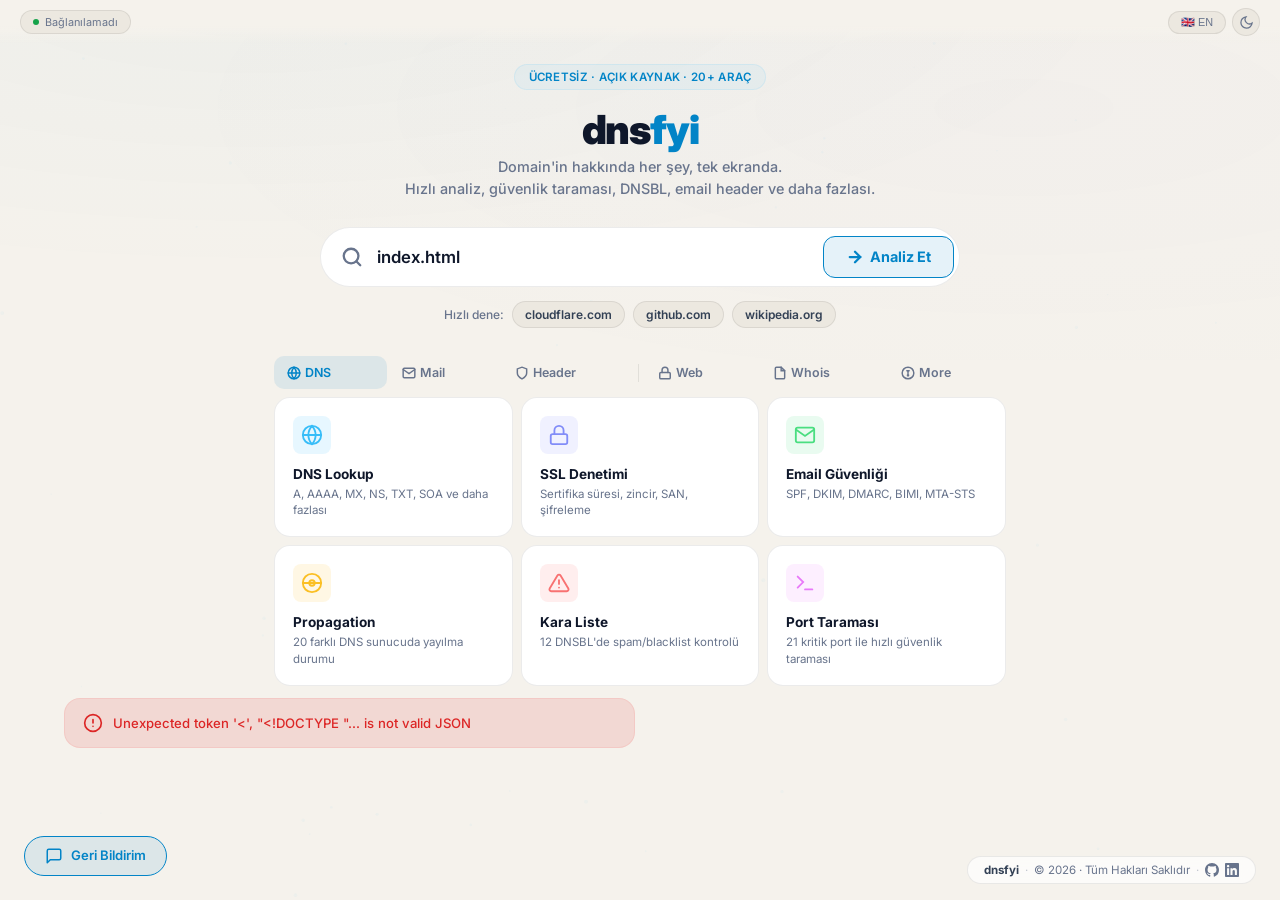
==== commit 3993d148: "v1.4.0: timeline v2, EN/TR restructure, language pill, footer copyright, clean up" ====
--- a/index.html
+++ b/index.html
@@ -9,14 +9,14 @@
 <meta name="author" content="Uğur Çivak">
 <meta name="robots" content="index, follow">
 <meta name="theme-color" content="#0f172a">
-<link rel="canonical" href="https://dnsfyi.com/">
-<link rel="alternate" hreflang="tr" href="https://dnsfyi.com/">
-<link rel="alternate" hreflang="en" href="https://dnsfyi.com/en/">
+<link rel="canonical" href="https://dnsfyi.com/tr/">
+<link rel="alternate" hreflang="tr" href="https://dnsfyi.com/tr/">
+<link rel="alternate" hreflang="en" href="https://dnsfyi.com/">
 <link rel="alternate" hreflang="x-default" href="https://dnsfyi.com/">
-<meta property="og:title" content="dnsfyi — Kapsamlı DNS Teşhis Aracı">
+<meta property="og:title" content="dnsfyi — DNS Sorgulama, SSL & Email Analizi">
 <meta property="og:description" content="DNS, WHOIS, SSL, e‑posta güvenliği, port tarama, kara liste — hepsi tek skorlu raporda. 20+ araç, ücretsiz.">
 <meta property="og:type" content="website">
-<meta property="og:url" content="https://dnsfyi.com/">
+<meta property="og:url" content="https://dnsfyi.com/tr/">
 <meta property="og:site_name" content="dnsfyi">
 <meta property="og:locale" content="tr_TR">
 <meta name="twitter:card" content="summary_large_image">
@@ -27,8 +27,8 @@
 <link rel="preconnect" href="https://fonts.googleapis.com">
 <link href="https://fonts.googleapis.com/css2?family=Inter:wght@400;500;600;700;800;900&family=JetBrains+Mono:wght@400;500;600&display=swap" rel="stylesheet">
 <link rel="icon" type="image/svg+xml" href="data:image/svg+xml,%3Csvg xmlns='http://www.w3.org/2000/svg' viewBox='0 0 32 32'%3E%3Ccircle cx='16' cy='16' r='14' fill='%230f172a' stroke='%2338bdf8' stroke-width='1.5'/%3E%3Ctext x='16' y='22' font-family='Inter,sans-serif' font-size='18' font-weight='700' fill='%2338bdf8' text-anchor='middle'%3Ei%3C/text%3E%3C/svg%3E">
-<link rel="manifest" href="/manifest.json">
-<link rel="stylesheet" href="style.css">
+
+<link rel="stylesheet" href="/style.css">
 <script defer src="/libs/html2canvas.min.js"></script>
 <script defer src="/libs/jspdf.umd.min.js"></script>
 </head>
@@ -102,9 +102,8 @@
     <svg width="15" height="15" viewBox="0 0 24 24" fill="none" stroke="currentColor" stroke-width="2.5" stroke-linecap="round"><path d="M4 4h16c1.1 0 2 .9 2 2v12c0 1.1-.9 2-2 2H4c-1.1 0-2-.9-2-2V6c0-1.1.9-2 2-2z"/><polyline points="22,6 12,13 2,6"/></svg>
     Mail
   </button>
-  <div class="tab-divider"></div>
-  <button class="tab-btn" data-tab="email-header">
-    <svg width="15" height="15" viewBox="0 0 24 24" fill="none" stroke="currentColor" stroke-width="2.5" stroke-linecap="round"><polyline points="16 18 22 12 16 6"/><polyline points="8 6 2 12 8 18"/></svg>
+  <button class="tab-btn" data-tab="email-header-v2">
+    <svg width="15" height="15" viewBox="0 0 24 24" fill="none" stroke="currentColor" stroke-width="2.5" stroke-linecap="round"><path d="M12 22s8-4 8-10V5l-8-3-8 3v7c0 6 8 10 8 10z"/></svg>
     Header
   </button>
   <div class="tab-divider"></div>
@@ -304,34 +303,34 @@
   </div>
 </div>
 
-<!-- Panel: Email Header -->
-<div id="panel-email-header" class="tab-panel">
+<!-- Panel: Email Header v2 -->
+<div id="panel-email-header-v2" class="tab-panel">
   <div class="module-card">
     <div class="module-header">
       <div>
-        <h3 class="module-title">Mail Başlık Analizi</h3>
-        <p class="module-desc">Bir e-postanın ham header'ını yapıştırın, güvenlik ve yönlendirme bilgilerini görün</p>
+        <h3 class="module-title">Mail Başlık Analizi <span style="font-size:0.7rem;color:var(--accent);font-weight:600;background:rgba(56,189,248,0.1);padding:2px 8px;border-radius:4px;margin-left:6px">v2</span></h3>
+        <p class="module-desc">Gelişmiş email güvenlik analizi — phishing tespiti, güvenlik skoru, detaylı timeline</p>
       </div>
     </div>
     <div style="padding:16px">
-      <textarea id="email-headers-input" class="email-headers-input" placeholder="Ham email header'larını buraya yapıştırın...
+      <textarea id="email-headers-input-v2" class="email-headers-input" placeholder="Ham email header'larını buraya yapıştırın...
 Received: from ...
 Authentication-Results: ...
 DKIM-Signature: ...
 From: ...
 To: ...
 Subject: ..." spellcheck="false"></textarea>
-      <button id="btn-analyze-email" class="btn-analyze" style="margin-top:12px;width:100%;justify-content:center">
-        <svg width="16" height="16" viewBox="0 0 24 24" fill="none" stroke="currentColor" stroke-width="3" stroke-linecap="round"><line x1="5" y1="12" x2="19" y2="12"/><polyline points="12 5 19 12 12 19"/></svg>
-        Analiz Et
+      <button id="btn-analyze-email-v2" class="btn-analyze" style="margin-top:12px;width:100%;justify-content:center">
+        <svg width="16" height="16" viewBox="0 0 24 24" fill="none" stroke="currentColor" stroke-width="3" stroke-linecap="round"><path d="M12 22s8-4 8-10V5l-8-3-8 3v7c0 6 8 10 8 10z"/></svg>
+        Güvenlik Analizi
       </button>
     </div>
     <div class="eh-examples">
       <span style="font-size:0.68rem;color:var(--text-muted);align-self:center">Örnek:</span>
-      <button class="eh-example-btn" data-example="legit">Legit Email</button>
-      <button class="eh-example-btn" data-example="spam">Phishing Email</button>
-    </div>
-    <div id="results-email-header"></div>
+      <button class="eh-example-btn" data-example-v2="legit">Legit Email</button>
+      <button class="eh-example-btn" data-example-v2="spam">Phishing Email</button>
+    </div>
+    <div id="results-email-header-v2"></div>
   </div>
 </div>
 
@@ -404,7 +403,7 @@
   <div class="footer-inner">
     <span>dnsfyi</span>
     <span class="footer-sep">·</span>
-    <span>açık kaynak DNS teşhis aracı</span>
+    <span>© 2026 · Tüm Hakları Saklıdır</span>
     <span class="footer-sep">·</span>
     <a href="https://github.com/ugurcivak/dnsfyi" target="_blank" title="GitHub">
       <svg width="14" height="14" viewBox="0 0 24 24" fill="currentColor"><path d="M12 0C5.37 0 0 5.37 0 12c0 5.31 3.435 9.795 8.205 11.385.6.105.825-.255.825-.57 0-.285-.015-1.23-.015-2.235-3.015.555-3.795-.735-4.035-1.41-.135-.345-.72-1.41-1.23-1.695-.42-.225-1.02-.78-.015-.795.945-.015 1.62.87 1.845 1.23 1.08 1.815 2.805 1.305 3.495.99.105-.78.42-1.305.765-1.605-2.67-.3-5.46-1.335-5.46-5.925 0-1.305.465-2.385 1.23-3.225-.12-.3-.54-1.53.12-3.18 0 0 1.005-.315 3.3 1.23.96-.27 1.98-.405 3-.405s2.04.135 3 .405c2.295-1.56 3.3-1.23 3.3-1.23.66 1.65.24 2.88.12 3.18.765.84 1.23 1.905 1.23 3.225 0 4.605-2.805 5.625-5.475 5.925.435.375.81 1.095.81 2.22 0 1.605-.015 2.895-.015 3.3 0 .315.225.69.825.57A12.02 12.02 0 0024 12c0-6.63-5.37-12-12-12z"/></svg>
@@ -418,7 +417,7 @@
 <button id="scrollTopBtn" class="scroll-top-btn" title="Yukarı Çık">
   <svg width="20" height="20" viewBox="0 0 24 24" fill="none" stroke="currentColor" stroke-width="2.5" stroke-linecap="round"><polyline points="18 15 12 9 6 15"/></svg>
 </button>
-<script src="script.js"></script>
+<script src="/script.js"></script>
 <a class="feedback-btn" href="mailto:feedback@dnsfyi.com" title="Geri Bildirim">
   <svg width="18" height="18" viewBox="0 0 24 24" fill="none" stroke="currentColor" stroke-width="2" stroke-linecap="round" stroke-linejoin="round">
     <path d="M21 15a2 2 0 01-2 2H7l-4 4V5a2 2 0 012-2h14a2 2 0 012 2z"/>
--- a/style.css
+++ b/style.css
@@ -535,7 +535,7 @@
 .toast.show { opacity: 1; transform: translateX(-50%) translateY(0); }
 
 /* ── Module Card ── */
-.module-card { max-width: 780px; margin: 8px auto 0; padding: 0 24px; }
+.module-card { max-width: 1200px; margin: 8px auto 0; padding: 0 24px; }
 .module-header {
   display: flex; align-items: flex-start; justify-content: space-between;
   gap: 16px; margin-bottom: 14px;
@@ -742,3 +742,348 @@
     transition-duration: 0.01ms !important;
   }
 }
+
+/* ── Email Header Analysis v2 ── */
+.eh-v2-score-card {
+  display: flex; align-items: center; gap: 24px;
+  padding: 24px; background: var(--bg-card); border: 1px solid var(--border);
+  border-radius: var(--radius-lg);
+}
+.eh-v2-score-left { display: flex; align-items: center; gap: 16px; flex-shrink: 0; }
+.eh-v2-score-ring { position: relative; width: 88px; height: 88px; flex-shrink: 0; }
+.eh-v2-score-value { position: absolute; inset: 0; display: flex; align-items: center; justify-content: center; font-size: 1.6rem; font-weight: 900; font-family: "JetBrains Mono", monospace; }
+.eh-v2-checks-grid { display: grid; grid-template-columns: 1fr 1fr; gap: 6px; flex: 1; }
+.eh-v2-check { display: flex; align-items: center; gap: 6px; padding: 8px 12px; border-radius: var(--radius-sm); font-size: 0.75rem; font-weight: 600; }
+.eh-v2-check-ok { background: var(--green-bg); color: var(--green); border: 1px solid rgba(74,222,128,0.15); }
+.eh-v2-check-fail { background: var(--red-bg); color: var(--red); border: 1px solid rgba(248,113,113,0.15); }
+.eh-v2-check-icon { font-weight: 800; font-size: 0.85rem; }
+.eh-v2-check-name { flex: 1; }
+.eh-v2-check-status { font-family: "JetBrains Mono", monospace; font-size: 0.65rem; opacity: 0.7; }
+
+.eh-v2-safety-banner {
+  padding: 16px 20px; border-radius: var(--radius-lg);
+  border: 1px solid; transition: all 0.2s;
+}
+
+.eh-v2-auth-card {
+  padding: 16px; background: var(--bg-card); border: 1px solid var(--border);
+  border-radius: var(--radius-lg); transition: border-color 0.2s;
+}
+.eh-v2-auth-card:hover { border-color: var(--border-strong); }
+.eh-v2-auth-header { display: flex; align-items: center; gap: 12px; margin-bottom: 12px; }
+.eh-v2-auth-icon { width: 40px; height: 40px; border-radius: var(--radius-sm); display: flex; align-items: center; justify-content: center; font-size: 1.2rem; font-weight: 800; flex-shrink: 0; }
+.eh-v2-auth-details { display: flex; flex-direction: column; gap: 6px; }
+.eh-v2-detail-row { display: flex; align-items: baseline; gap: 8px; padding: 4px 0; border-bottom: 1px solid var(--border); }
+.eh-v2-detail-row:last-child { border-bottom: none; }
+.eh-v2-detail-label { font-size: 0.7rem; color: var(--text-muted); min-width: 80px; flex-shrink: 0; font-weight: 600; }
+.eh-v2-detail-value { font-size: 0.78rem; color: var(--text); word-break: break-all; }
+
+.eh-v2-alerts-section { margin-top: 4px; }
+.eh-v2-alert { padding: 10px 14px; border-radius: var(--radius-sm); border-left: 3px solid; margin-bottom: 6px; }
+
+.eh-v2-timeline-section { margin-top: 4px; }
+@keyframes eh-v2-hop-fade-in {
+  from { opacity: 0.8; }
+  to { opacity: 1; }
+}
+
+/* ── Journey Timeline ── */
+.eh-v2-journey {
+  display: flex; flex-direction: column; gap: 0;
+  position: relative;
+  list-style: none;
+  padding: 0;
+  margin: 0;
+}
+.eh-v2-journey::before {
+  content: "";
+  position: absolute;
+  left: 19px;
+  top: 0;
+  bottom: 0;
+  width: 2px;
+  background: var(--border);
+  z-index: 0;
+}
+
+/* ── Journey Summary Bar ── */
+.eh-v2-journey-summary {
+  display: grid;
+  grid-template-columns: repeat(4, 1fr);
+  gap: 12px;
+  padding: 16px;
+  background: var(--bg-elevated);
+  border: 1px solid var(--border);
+  border-radius: var(--radius-md);
+  margin-bottom: 20px;
+}
+.eh-v2-journey-stat {
+  text-align: center;
+}
+.eh-v2-journey-stat-value {
+  font-size: 1.4rem;
+  font-weight: 800;
+  font-family: "JetBrains Mono", monospace;
+  color: var(--text);
+}
+.eh-v2-journey-stat-value.warning {
+  color: var(--yellow);
+}
+.eh-v2-journey-stat-value.danger {
+  color: var(--red);
+}
+.eh-v2-journey-stat-value.success {
+  color: var(--green);
+}
+.eh-v2-journey-stat-label {
+  font-size: 0.62rem;
+  text-transform: uppercase;
+  letter-spacing: 0.08em;
+  color: var(--text-muted);
+  margin-top: 4px;
+  font-weight: 600;
+}
+
+.eh-v2-hop-card {
+  display: flex; gap: 0;
+  opacity: 0; animation: eh-v2-hop-fade-in 0.2s ease forwards;
+  transition: transform 0.2s ease;
+}
+.eh-v2-hop-card:hover {
+  transform: translateX(4px);
+}
+.eh-v2-hop-card-left {
+  display: flex; flex-direction: column; align-items: center;
+  width: 40px; flex-shrink: 0; position: relative;
+}
+.eh-v2-hop-card-num {
+  width: 32px; height: 32px; border-radius: 50%;
+  background: var(--bg-elevated);
+  border: 2px solid var(--accent);
+  display: flex; align-items: center; justify-content: center;
+  font-size: 0.8rem; font-weight: 700; flex-shrink: 0; z-index: 1;
+}
+.eh-v2-hop-card-num.eh-v2-hop-num-internal {
+  border-color: var(--accent);
+  color: var(--accent);
+  background: rgba(2, 132, 199, 0.05);
+}
+.eh-v2-hop-card-num.eh-v2-hop-num-external {
+  border-color: var(--yellow);
+  color: var(--yellow);
+  background: rgba(217, 119, 6, 0.05);
+}
+.eh-v2-hop-card-body {
+  flex: 1; min-width: 0; padding: 0 0 20px 10px;
+}
+.eh-v2-hop-card-header {
+  display: flex; align-items: center; gap: 8px; flex-wrap: wrap;
+  margin-bottom: 4px;
+}
+.eh-v2-hop-card-name { font-weight: 700; font-size: 0.85rem; color: var(--text); }
+.eh-v2-hop-card-badges { display: flex; gap: 4px; flex-wrap: wrap; margin-bottom: 4px; }
+.eh-v2-hop-chip {
+  display: inline-flex; align-items: center; gap: 2px;
+  padding: 2px 8px; border-radius: 4px;
+  font-size: 0.65rem; font-weight: 600;
+  background: rgba(148,163,184,0.08); border: 1px solid var(--border);
+  color: var(--text-secondary);
+}
+.eh-v2-hop-type-badge {
+  font-size: 0.58rem;
+  font-weight: 700;
+  text-transform: uppercase;
+  letter-spacing: 0.06em;
+  padding: 2px 8px;
+  border-radius: 4px;
+  margin-left: auto;
+}
+.eh-v2-hop-type-badge-internal {
+  color: var(--accent);
+  background: rgba(2, 132, 199, 0.1);
+}
+.eh-v2-hop-type-badge-external {
+  color: var(--yellow);
+  background: rgba(217, 119, 6, 0.1);
+}
+.eh-v2-hop-chip-geo {
+  color: var(--text-secondary);
+  background: rgba(99, 102, 241, 0.06);
+  border-color: rgba(99, 102, 241, 0.15);
+}
+.eh-v2-hop-chip-asn {
+  color: var(--accent);
+  background: rgba(2, 132, 199, 0.06);
+  border-color: rgba(2, 132, 199, 0.15);
+}
+.eh-v2-hop-card-meta {
+  display: flex; gap: 8px; flex-wrap: wrap;
+  font-size: 0.68rem; color: var(--text-muted);
+}
+.eh-v2-hop-card-warn { font-size: 0.68rem; color: var(--red); margin-top: 4px; font-weight: 600; }
+
+/* ── Endpoints ── */
+.eh-v2-endpoint {
+  display: flex; gap: 0; align-items: flex-start;
+  opacity: 0; animation: eh-v2-hop-fade-in 0.2s ease forwards;
+}
+.eh-v2-endpoint-marker {
+  width: 40px; flex-shrink: 0;
+  display: flex; justify-content: center;
+  padding-top: 2px;
+}
+.eh-v2-endpoint-marker span {
+  width: 28px; height: 28px; border-radius: 50%;
+  background: var(--bg-elevated);
+  border: 2px solid var(--border);
+  display: flex; align-items: center; justify-content: center;
+  font-size: 1rem; z-index: 1;
+}
+.eh-v2-endpoint-content {
+  display: flex; align-items: center; gap: 10px;
+  padding: 8px 14px; background: var(--bg-elevated);
+  border: 1px solid var(--border); border-radius: var(--radius-sm);
+  flex: 1; min-width: 0;
+  margin-bottom: 6px;
+}
+.eh-v2-endpoint-text { min-width: 0; }
+.eh-v2-endpoint-label {
+  font-size: 0.6rem; color: var(--text-muted); letter-spacing: 0.1em;
+  font-weight: 600; margin-bottom: 2px;
+}
+.eh-v2-endpoint-addr {
+  font-size: 0.78rem; color: var(--text); font-weight: 600;
+  word-break: break-all;
+}
+
+/* ── Hop Arrow ── */
+.eh-v2-hop-arrow {
+  display: flex; gap: 0;
+  padding: 2px 0 6px 0;
+  opacity: 0; animation: eh-v2-hop-fade-in 0.2s ease forwards;
+}
+.eh-v2-hop-arrow-spacer {
+  width: 40px; flex-shrink: 0;
+}
+.eh-v2-hop-arrow-content {
+  display: flex; align-items: center; gap: 8px;
+}
+.eh-v2-hop-arrow-label {
+  font-size: 0.72rem; font-weight: 700;
+  font-family: "JetBrains Mono", monospace;
+}
+
+.eh-v2-hop-chip-delay {
+  font-weight: 700;
+}
+.eh-v2-hop-chip-cipher {
+  font-family: "JetBrains Mono", monospace;
+  font-size: 0.62rem;
+}
+
+.eh-v2-ip-grid { display: grid; grid-template-columns: repeat(auto-fill, minmax(220px, 1fr)); gap: 8px; }
+.eh-v2-ip-card { padding: 10px 14px; background: var(--bg-elevated); border: 1px solid var(--border); border-radius: var(--radius-sm); }
+
+@media (max-width: 640px) {
+  .eh-v2-score-card { flex-direction: column; align-items: flex-start; gap: 16px; padding: 16px; }
+  .eh-v2-checks-grid { grid-template-columns: 1fr; }
+  .eh-v2-ip-grid { grid-template-columns: 1fr; }
+  .eh-v2-attachment-grid { grid-template-columns: 1fr; }
+  .eh-v2-journey-summary { grid-template-columns: repeat(2, 1fr); }
+  .eh-v2-hop-card-left, .eh-v2-endpoint-marker, .eh-v2-hop-arrow-spacer { width: 34px; }
+  .eh-v2-journey::before { left: 16px; }
+  .eh-v2-hop-card-num { width: 26px; height: 26px; font-size: 0.7rem; }
+  .eh-v2-endpoint-marker span { width: 24px; height: 24px; font-size: 0.9rem; }
+  .eh-v2-hop-card-body { padding-left: 8px; }
+}
+
+/* ── Attachment ── */
+.eh-v2-attachment-section { margin-top: 4px; }
+.eh-v2-attachment-grid { display: grid; grid-template-columns: repeat(auto-fill, minmax(200px, 1fr)); gap: 8px; }
+.eh-v2-attachment-item {
+  display: flex; align-items: center; gap: 10px;
+  padding: 10px 14px; background: var(--bg-elevated);
+  border: 1px solid var(--border); border-radius: var(--radius-sm);
+  transition: border-color 0.2s;
+}
+.eh-v2-attachment-item:hover { border-color: var(--border-strong); }
+.eh-v2-attachment-danger { background: var(--red-bg); border-color: rgba(248,113,113,0.3); }
+.eh-v2-attachment-icon { font-size: 1.5rem; flex-shrink: 0; }
+.eh-v2-attachment-info { flex: 1; min-width: 0; }
+.eh-v2-attachment-name { font-size: 0.8rem; font-weight: 600; word-break: break-all; }
+.eh-v2-attachment-meta { font-size: 0.65rem; color: var(--text-muted); margin-top: 2px; }
+.eh-v2-attachment-warning { font-size: 0.7rem; color: var(--red); font-weight: 600; flex-shrink: 0; }
+.eh-v2-attachment-card {
+  display: flex; align-items: center; gap: 10px;
+  padding: 12px 16px; background: var(--bg-elevated);
+  border: 1px solid var(--border); border-radius: var(--radius-sm);
+  font-size: 0.78rem; color: var(--text-secondary);
+}
+.eh-v2-attachment-none { border-style: dashed; }
+
+/* ── Spam Score ── */
+.eh-v2-spam-card {
+  padding: 16px; border-radius: var(--radius-lg);
+  border: 1px solid; transition: all 0.2s;
+}
+.eh-v2-spam-header { display: flex; align-items: center; gap: 8px; margin-bottom: 10px; }
+.eh-v2-spam-bar { height: 8px; background: var(--bg-elevated); border-radius: 4px; overflow: hidden; margin-bottom: 8px; }
+.eh-v2-spam-fill { height: 100%; border-radius: 4px; transition: width 0.5s ease; }
+.eh-v2-spam-details { display: flex; align-items: center; font-size: 0.75rem; color: var(--text-secondary); flex-wrap: wrap; gap: 4px; }
+
+/* ── Calendar Badge ── */
+.eh-v2-calendar-badge {
+  display: flex; align-items: center; gap: 8px;
+  padding: 10px 14px; background: rgba(129,140,248,0.08);
+  border: 1px solid rgba(129,140,248,0.2); border-radius: var(--radius-sm);
+  font-size: 0.75rem; font-weight: 600; color: var(--accent2);
+}
+
+/* ── Newsletter Badge ── */
+.eh-v2-newsletter-badge {
+  display: flex; align-items: center; gap: 8px;
+  padding: 10px 14px; background: rgba(56,189,248,0.08);
+  border: 1px solid rgba(56,189,248,0.2); border-radius: var(--radius-sm);
+  font-size: 0.75rem; font-weight: 600; color: var(--accent);
+}
+
+/* ── Language Suggestion Pill ── */
+.lang-suggestion {
+  position: fixed;
+  bottom: 24px;
+  right: 24px;
+  z-index: 9999;
+  display: flex;
+  align-items: center;
+  gap: 8px;
+  padding: 12px 18px;
+  background: var(--bg-card);
+  border: 1px solid var(--border-strong);
+  border-radius: var(--radius-lg);
+  box-shadow: 0 4px 20px rgba(0,0,0,0.1);
+  font-size: 0.8rem;
+  font-weight: 600;
+  color: var(--text);
+  cursor: pointer;
+  transition: opacity 0.5s ease;
+  animation: lang-suggestion-slide 0.3s ease;
+}
+@keyframes lang-suggestion-slide {
+  from { transform: translateY(20px); opacity: 0; }
+  to { transform: translateY(0); opacity: 1; }
+}
+.lang-suggestion:hover {
+  border-color: var(--accent);
+  box-shadow: 0 6px 24px rgba(0,0,0,0.15);
+}
+.lang-suggestion-close {
+  font-size: 1.2rem;
+  line-height: 1;
+  color: var(--text-muted);
+  padding: 0 4px;
+  margin-left: 4px;
+  transition: color 0.2s;
+}
+.lang-suggestion-close:hover {
+  color: var(--text);
+}
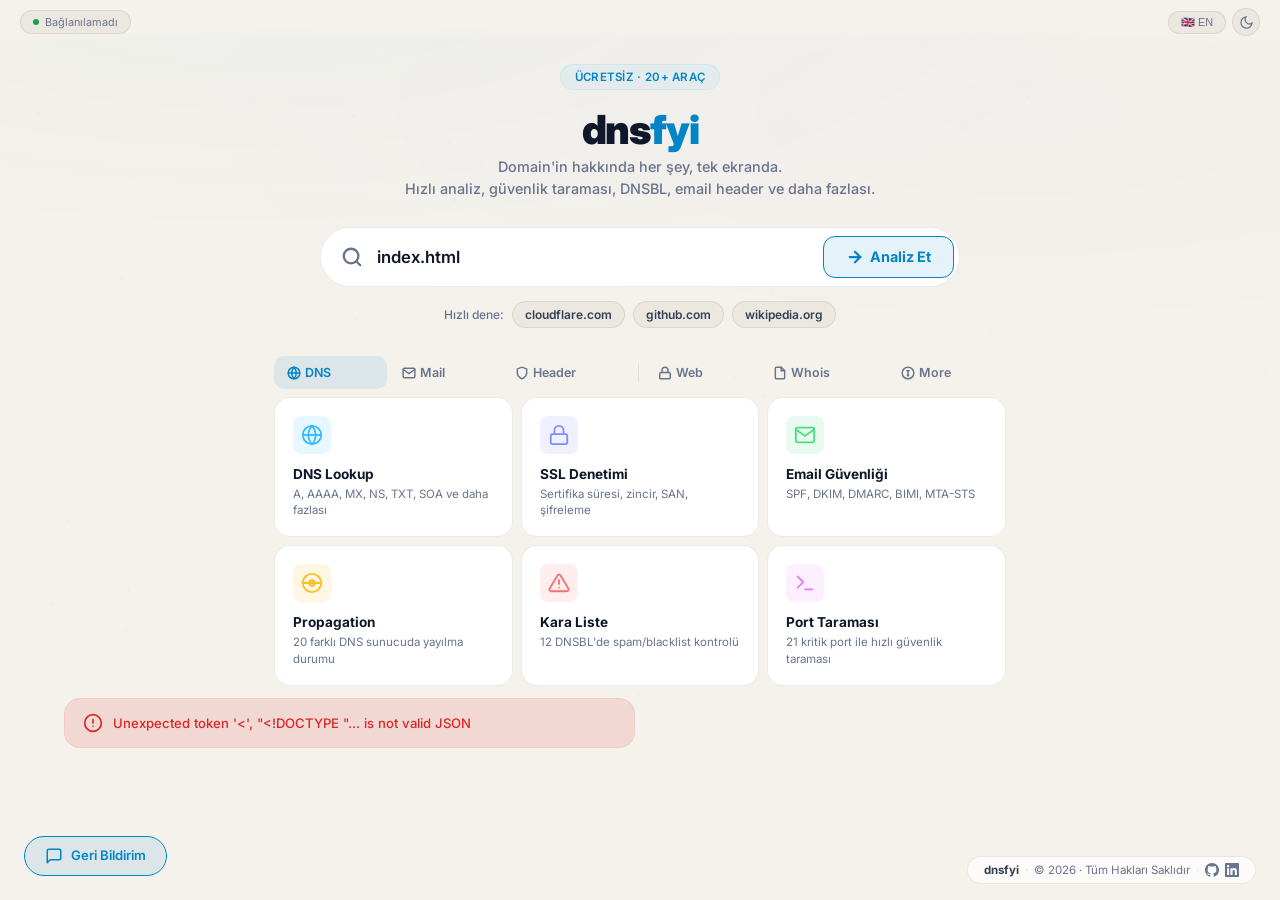
==== commit 2ab7cc2e: "hero badge: remove open source, sync" ====
--- a/index.html
+++ b/index.html
@@ -3,7 +3,7 @@
 <head>
 <meta charset="UTF-8">
 <meta name="viewport" content="width=device-width, initial-scale=1.0">
-<title>dnsfyi — Kapsamlı DNS Teşhis Aracı</title>
+<title>dnsfyi — Ücretsiz DNS Sorgulama ve Domain Analiz Aracı (20+ Araç)</title>
 <meta name="description" content="dnsfyi — Ücretsiz DNS teşhis aracı. DNS, WHOIS, SSL, e‑posta güvenliği, port tarama, DNSBL, typosquatting analizi. 20+ araç, kayıt gerekmez.">
 <meta name="keywords" content="DNS sorgulama, domain analizi, WHOIS, SSL kontrol, kara liste, DNSBL, e‑posta güvenliği, SPF, DKIM, DMARC, port tarama, DNS araçları">
 <meta name="author" content="Uğur Çivak">
@@ -55,7 +55,7 @@
 
 <!-- Hero -->
 <section class="hero" id="hero">
-  <div class="hero-badge">Ücretsiz · Açık Kaynak · 20+ Araç</div>
+  <div class="hero-badge">Ücretsiz · 20+ Araç</div>
   <div class="hero-brand">
     <div>
       <h1 class="hero-title">dns<span class="fyi">fyi</span></h1>
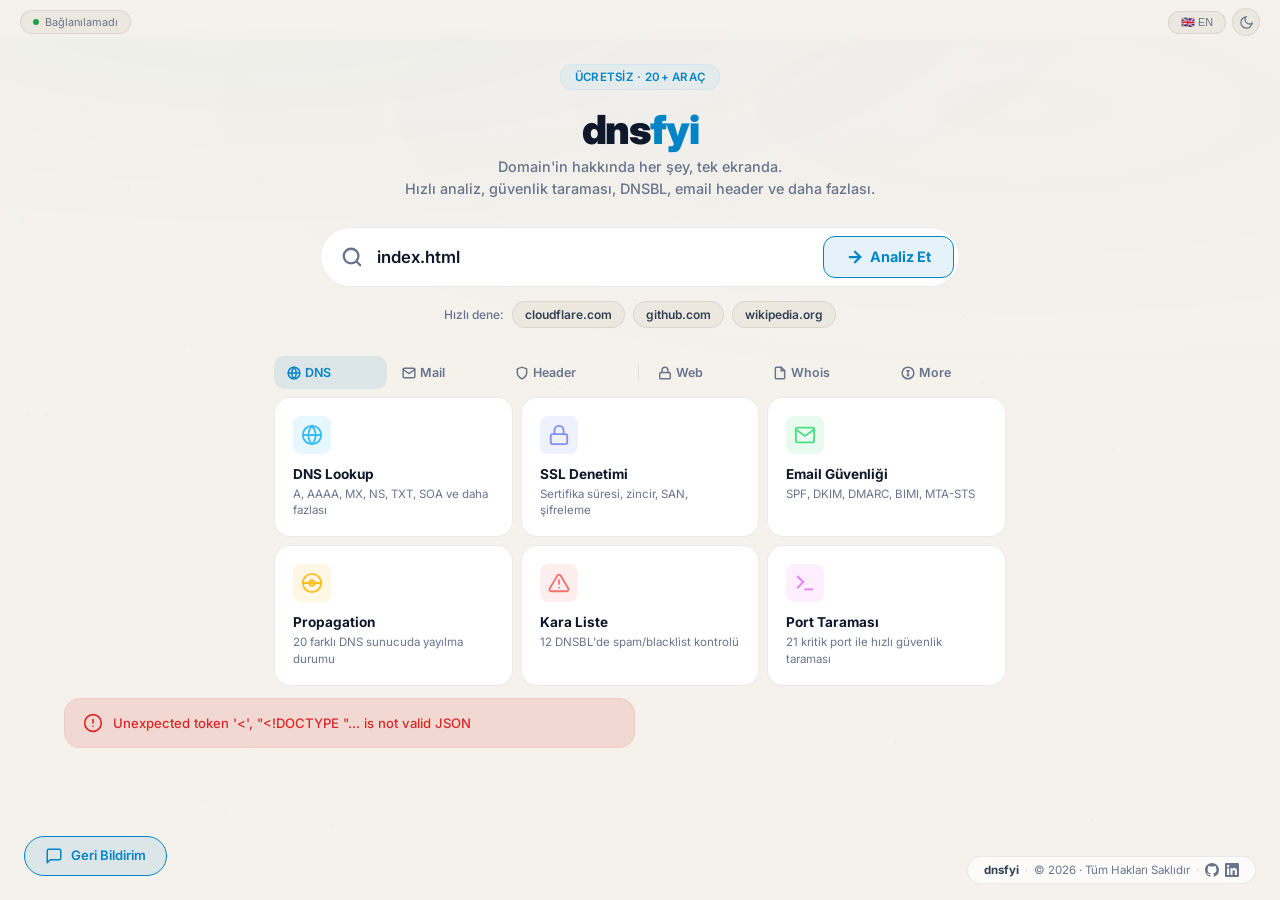
==== commit 577e792e: "tab urls english, noindex, sync" ====
--- a/index.html
+++ b/index.html
@@ -7,7 +7,7 @@
 <meta name="description" content="dnsfyi — Ücretsiz DNS teşhis aracı. DNS, WHOIS, SSL, e‑posta güvenliği, port tarama, DNSBL, typosquatting analizi. 20+ araç, kayıt gerekmez.">
 <meta name="keywords" content="DNS sorgulama, domain analizi, WHOIS, SSL kontrol, kara liste, DNSBL, e‑posta güvenliği, SPF, DKIM, DMARC, port tarama, DNS araçları">
 <meta name="author" content="Uğur Çivak">
-<meta name="robots" content="index, follow">
+<meta name="robots" content="noindex, nofollow">
 <meta name="theme-color" content="#0f172a">
 <link rel="canonical" href="https://dnsfyi.com/tr/">
 <link rel="alternate" hreflang="tr" href="https://dnsfyi.com/tr/">
